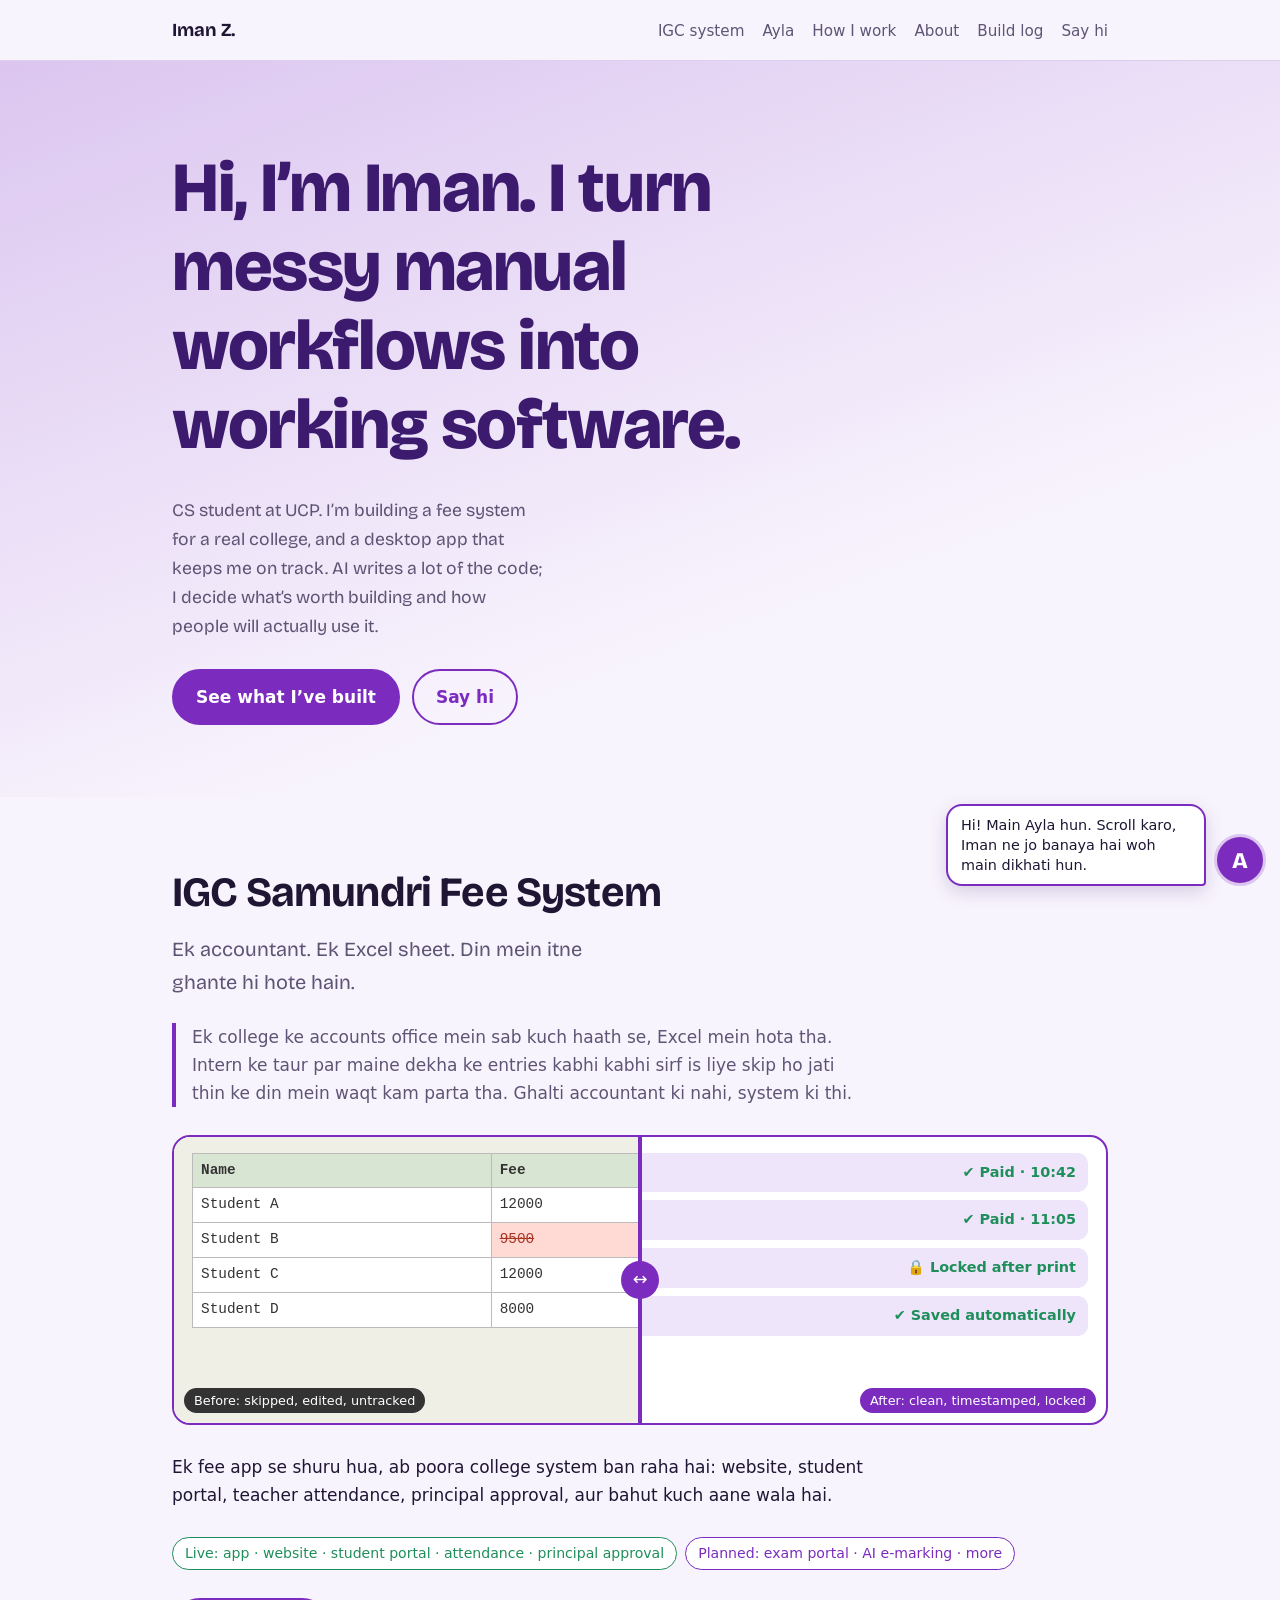
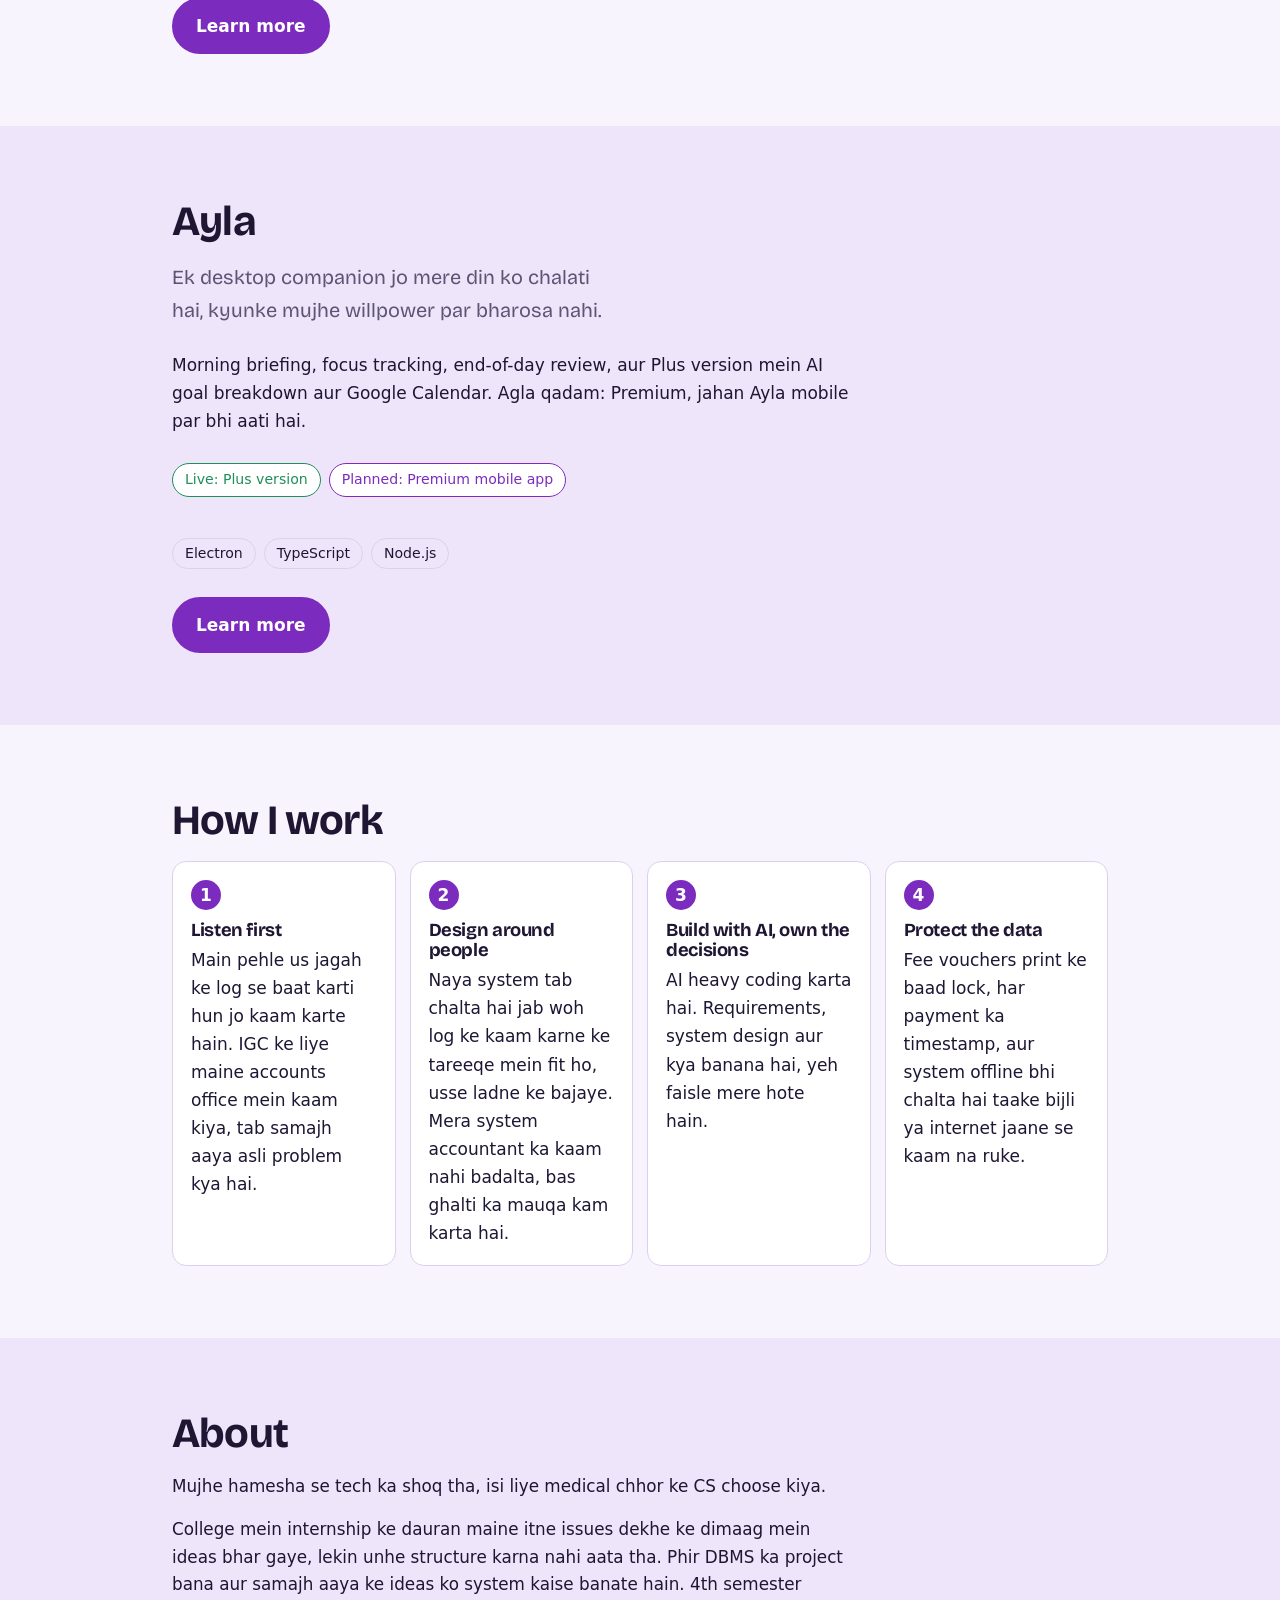
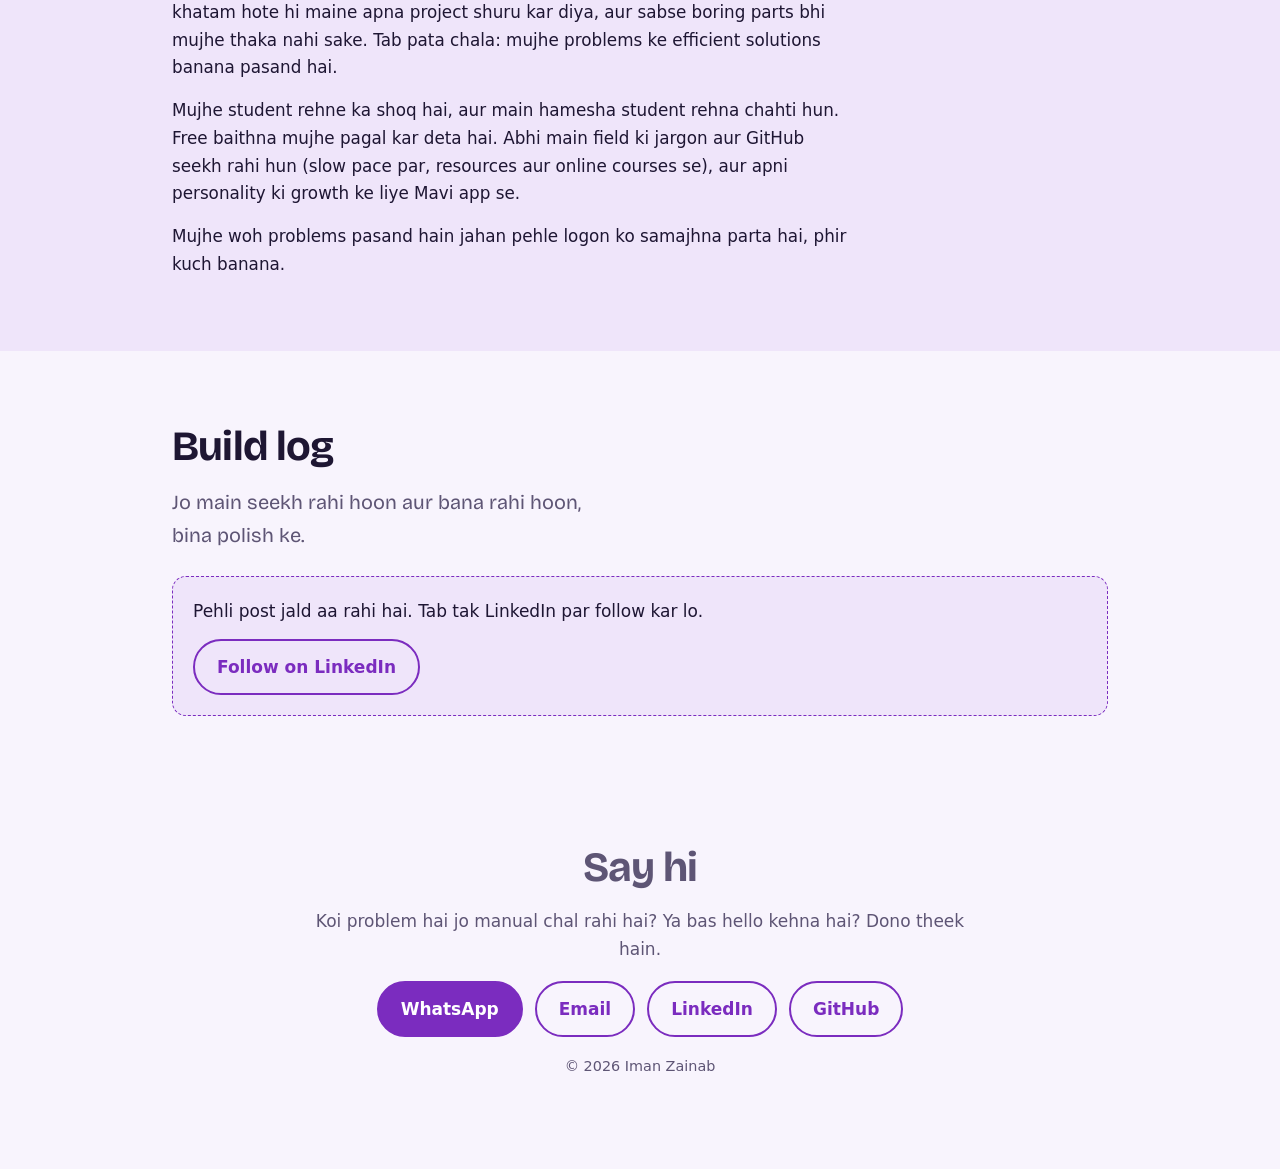
==== index.html @ c6fe5ad1 "Add files via upload" ====
<!DOCTYPE html>
<html lang="en">
<head>
<meta charset="utf-8">
<meta name="viewport" content="width=device-width, initial-scale=1">
<title>Iman Zainab: messy manual workflows into working software</title>
<meta name="description" content="CS student building AI-assisted systems for real institutions.">
<link rel="icon" href="data:image/svg+xml,<svg xmlns=%22http://www.w3.org/2000/svg%22 viewBox=%220 0 100 100%22><text y=%22.9em%22 font-size=%2290%22>💜</text></svg>">
<link rel="preconnect" href="https://fonts.googleapis.com">
<link rel="preconnect" href="https://fonts.gstatic.com" crossorigin>
<link href="https://fonts.googleapis.com/css2?family=Bricolage+Grotesque:wght@500;700;800&display=swap" rel="stylesheet">
<link rel="stylesheet" href="style.css">
</head>
<body>

<nav><div class="wrap">
  <b>Iman Z.</b>
  <ul>
    <li><a href="#igc">IGC system</a></li>
    <li><a href="#ayla-project">Ayla</a></li>
    <li><a href="#how">How I work</a></li>
    <li><a href="#about">About</a></li>
    <li><a href="#log">Build log</a></li>
    <li><a href="#hi">Say hi</a></li>
  </ul>
</div></nav>

<header class="hero" data-ayla="Hi! Main Ayla hun. Scroll karo, Iman ne jo banaya hai woh main dikhati hun.">
  <div class="wrap">
    <h1>Hi, I’m Iman. I turn messy manual workflows into working software.</h1>
    <p class="sub lead">CS student at UCP. I’m building a fee system for a real college, and a desktop app that keeps me on track. AI writes a lot of the code; I decide what’s worth building and how people will actually use it.</p>
    <div class="btns">
      <a class="btn main" href="#igc">See what I’ve built</a>
      <a class="btn ghost" href="#hi">Say hi</a>
    </div>
  </div>
</header>

<main>
<section id="igc" data-ayla="Yeh slider drag karke dekho!">
  <div class="wrap proj">
    <div>
      <h2>IGC Samundri Fee System</h2>
      <p class="lead">Ek accountant. Ek Excel sheet. Din mein itne ghante hi hote hain.</p>
      <p class="problem">Ek college ke accounts office mein sab kuch haath se, Excel mein hota tha. Intern ke taur par maine dekha ke entries kabhi kabhi sirf is liye skip ho jati thin ke din mein waqt kam parta tha. Ghalti accountant ki nahi, system ki thi.</p>
    </div>
    <div class="ba" id="ba" aria-label="Before and after comparison">
      <div class="pane after">
        <div class="row"><span>Student A · Term fee</span><span class="ok">✔ Paid · 10:42</span></div>
        <div class="row"><span>Student B · Term fee</span><span class="ok">✔ Paid · 11:05</span></div>
        <div class="row"><span>Student C · Voucher #0412</span><span class="ok">🔒 Locked after print</span></div>
        <div class="row"><span>Backup</span><span class="ok">✔ Saved automatically</span></div>
        <span class="tag">After: clean, timestamped, locked</span>
      </div>
      <div class="pane before">
        <table>
          <tr><th>Name</th><th>Fee</th><th>Paid</th><th>Date</th></tr>
          <tr><td>Student A</td><td>12000</td><td class="q">??</td><td></td></tr>
          <tr><td>Student B</td><td class="x">9500</td><td>9000</td><td>3/10</td></tr>
          <tr><td>Student C</td><td>12000</td><td></td><td class="q">skipped</td></tr>
          <tr><td>Student D</td><td>8000</td><td class="x">8000</td><td>?</td></tr>
        </table>
        <span class="tag">Before: skipped, edited, untracked</span>
      </div>
      <div class="bar"></div>
      <input type="range" min="0" max="100" value="50" id="slider" aria-label="Drag to compare Excel with the new system">
    </div>
    <p>Ek fee app se shuru hua, ab poora college system ban raha hai: website, student portal, teacher attendance, principal approval, aur bahut kuch aane wala hai.</p>
    <div class="pills"><span class="pill live">Live: app · website · student portal · attendance · principal approval</span><span class="pill plan">Planned: exam portal · AI e-marking · more</span></div>
    <div><a class="btn main" href="igc.html">Learn more</a></div>
  </div>
</section>

<section id="ayla-project" data-ayla="Yeh mujhe Iman ne banaya hai. 😄" style="background:var(--soft)">
  <div class="wrap proj">
    <div>
      <h2>Ayla</h2>
      <p class="lead">Ek desktop companion jo mere din ko chalati hai, kyunke mujhe willpower par bharosa nahi.</p>
      <p>Morning briefing, focus tracking, end-of-day review, aur Plus version mein AI goal breakdown aur Google Calendar. Agla qadam: Premium, jahan Ayla mobile par bhi aati hai.</p>
    </div>
    <div class="pills"><span class="pill live">Live: Plus version</span><span class="pill plan">Planned: Premium mobile app</span></div>
    <ul class="chips"><li>Electron</li><li>TypeScript</li><li>Node.js</li></ul>
    <div><a class="btn main" href="ayla.html">Learn more</a></div>
  </div>
</section>

<section id="how" data-ayla="Iman pehle sunti hai, phir banati hai.">
  <div class="wrap">
    <h2>How I work</h2>
    <ol class="steps">
      <li><h3>Listen first</h3>Main pehle us jagah ke log se baat karti hun jo kaam karte hain. IGC ke liye maine accounts office mein kaam kiya, tab samajh aaya asli problem kya hai.</li>
      <li><h3>Design around people</h3>Naya system tab chalta hai jab woh log ke kaam karne ke tareeqe mein fit ho, usse ladne ke bajaye. Mera system accountant ka kaam nahi badalta, bas ghalti ka mauqa kam karta hai.</li>
      <li><h3>Build with AI, own the decisions</h3>AI heavy coding karta hai. Requirements, system design aur kya banana hai, yeh faisle mere hote hain.</li>
      <li><h3>Protect the data</h3>Fee vouchers print ke baad lock, har payment ka timestamp, aur system offline bhi chalta hai taake bijli ya internet jaane se kaam na ruke.</li>
    </ol>
  </div>
</section>

<section id="about" class="about" data-ayla="Ab thori Iman ki kahani." style="background:var(--soft)">
  <div class="wrap">
    <h2>About</h2>
    <p>Mujhe hamesha se tech ka shoq tha, isi liye medical chhor ke CS choose kiya.</p>
    <p>College mein internship ke dauran maine itne issues dekhe ke dimaag mein ideas bhar gaye, lekin unhe structure karna nahi aata tha. Phir DBMS ka project bana aur samajh aaya ke ideas ko system kaise banate hain. 4th semester khatam hote hi maine apna project shuru kar diya, aur sabse boring parts bhi mujhe thaka nahi sake. Tab pata chala: mujhe problems ke efficient solutions banana pasand hai.</p>
    <p>Mujhe student rehne ka shoq hai, aur main hamesha student rehna chahti hun. Free baithna mujhe pagal kar deta hai. Abhi main field ki jargon aur GitHub seekh rahi hun (slow pace par, resources aur online courses se), aur apni personality ki growth ke liye Mavi app se.</p>
    <p>Mujhe woh problems pasand hain jahan pehle logon ko samajhna parta hai, phir kuch banana.</p>
  </div>
</section>

<section id="log" data-ayla="Yahan sab kuch bina polish ke milta hai.">
  <div class="wrap">
    <h2>Build log</h2>
    <p class="lead">Jo main seekh rahi hoon aur bana rahi hoon, bina polish ke.</p>
    <div class="log">
      <ul id="posts"><li>Pehli post jald aa rahi hai. Tab tak LinkedIn par follow kar lo.</li></ul>
      <p style="margin-top:14px"><a class="btn ghost" id="li2" href="https://www.linkedin.com/in/YOUR-LINKEDIN/">Follow on LinkedIn</a></p>
    </div>
  </div>
</section>
</main>

<footer id="hi" data-ayla="Bye bye! Wapas aana, main yahin hun.">
  <div class="wrap">
    <h2>Say hi</h2>
    <p style="margin:0 auto">Koi problem hai jo manual chal rahi hai? Ya bas hello kehna hai? Dono theek hain.</p>
    <div class="btns contact">
      <a class="btn main" href="https://wa.me/92XXXXXXXXXX">WhatsApp</a>
      <a class="btn ghost" href="mailto:ziman9596@gmail.com">Email</a>
      <a class="btn ghost" id="li" href="https://www.linkedin.com/in/YOUR-LINKEDIN/">LinkedIn</a>
      <a class="btn ghost" href="https://github.com/YOUR-GITHUB-USERNAME">GitHub</a>
    </div>
    <p style="margin:0 auto;font-size:.9rem">© 2026 Iman Zainab</p>
  </div>
</footer>

<div id="ayla" aria-live="polite">
  <div class="bubble" id="bubble"></div>
  <!-- Ayla ki image ho to <img src="ayla.png" alt="Ayla"> neeche "A" ki jagah laga do -->
  <div class="face" aria-hidden="true">A</div>
</div>

<script src="config.js"></script>
<script src="app.js"></script>
</body>
</html>
---- style.css ----
:root{
  --bg:#F8F4FD; --surface:#FFFFFF; --ink:#1E1633; --muted:#5E5575;
  --purple:#7B2CBF; --deep:#3C1A6E; --lilac:#DCC6F0; --soft:#EFE5FA; --line:#DDD0EE;
  --bad:#C0392B; --good:#1E8E5A;
  --head:"Bricolage Grotesque","Trebuchet MS",system-ui,sans-serif;
  --body:system-ui,-apple-system,"Segoe UI",Roboto,sans-serif;
}
@media (prefers-color-scheme:dark){
  :root:not([data-theme="light"]){
    --bg:#150E24; --surface:#1F1534; --ink:#F1EAFB; --muted:#B5A9CC;
    --purple:#B57BEE; --deep:#DCC6F0; --lilac:#3A2760; --soft:#271A40; --line:#3A2B58;
    --bad:#FF7A6B; --good:#5FD39A;
  }
}
*{box-sizing:border-box;margin:0}
html{scroll-behavior:smooth;scroll-padding-top:72px}
body{background:var(--bg);color:var(--ink);font:17px/1.65 var(--body);
  padding-top:env(safe-area-inset-top,0px);padding-bottom:env(safe-area-inset-bottom,0px)}
a{color:inherit}
:focus-visible{outline:3px solid var(--purple);outline-offset:3px;border-radius:6px}
h1,h2,h3{font-family:var(--head);line-height:1.12;letter-spacing:-.02em}
h2{font-size:clamp(1.8rem,4vw,2.6rem);margin-bottom:.4em}
h3{font-size:1.15rem;margin-bottom:.3em}
.wrap{max-width:980px;margin:0 auto;padding:0 22px}
section{padding:72px 0}
.lead{font-family:var(--head);font-size:1.25rem;color:var(--muted);max-width:34ch;margin-bottom:1.2em}
p{max-width:64ch}
p+p{margin-top:.9em}

nav{position:sticky;top:0;z-index:20;background:color-mix(in srgb,var(--bg) 88%,transparent);
  backdrop-filter:blur(10px);border-bottom:1px solid var(--line)}
nav .wrap{display:flex;justify-content:space-between;align-items:center;height:60px;gap:12px}
nav b{font-family:var(--head);font-size:1.15rem}
nav ul{display:flex;gap:18px;list-style:none;padding:0;overflow-x:auto;scrollbar-width:none}
nav ul a{text-decoration:none;color:var(--muted);font-size:.95rem;white-space:nowrap}
nav ul a:hover{color:var(--purple)}

.btn{display:inline-block;padding:12px 22px;border-radius:999px;font-weight:600;text-decoration:none;
  border:2px solid var(--purple);transition:transform .15s}
.btn:hover{transform:translateY(-2px)}
.btn.main{background:var(--purple);color:#fff}
.btn.ghost{color:var(--purple)}
.btns{display:flex;gap:12px;flex-wrap:wrap}

/* hero */
.hero{padding:88px 0 72px;background:linear-gradient(160deg,var(--lilac),var(--bg) 70%)}
.hero h1{font-size:clamp(2.2rem,6.4vw,4.4rem);font-weight:800;max-width:15ch;margin-bottom:.45em;color:var(--deep)}
.hero p.sub{font-size:1.1rem;margin-bottom:1.6em}

/* tag chips */
.chips{display:flex;gap:8px;flex-wrap:wrap;margin:.8em 0 0;padding:0;list-style:none}
.chips li{background:var(--soft);border:1px solid var(--line);border-radius:999px;padding:3px 12px;font-size:.88rem}
.status{display:inline-block;background:var(--soft);border:1px solid var(--line);border-radius:8px;padding:3px 10px;font-size:.9rem}

/* project blocks */
.proj{display:grid;gap:28px}
.problem{border-left:4px solid var(--purple);padding-left:16px;color:var(--muted)}
.decisions{display:grid;gap:14px;grid-template-columns:repeat(auto-fit,minmax(230px,1fr));margin:8px 0}
.decisions div{background:var(--surface);border:1px solid var(--line);border-radius:14px;padding:16px 18px}
.decisions div:nth-child(2){border-radius:14px 14px 14px 2px}
.not{font-size:.95rem;color:var(--muted)}

/* before/after slider: the one memorable moment */
.ba{--p:50%;position:relative;border:2px solid var(--purple);border-radius:18px;overflow:hidden;
  height:290px;background:var(--surface);user-select:none}
.ba .pane{position:absolute;inset:0;padding:16px 18px;font-size:.9rem;overflow:hidden}
.ba .before{clip-path:inset(0 calc(100% - var(--p)) 0 0);background:#EFEFE6;color:#333;
  font-family:Consolas,"Courier New",monospace}
.ba .before table{border-collapse:collapse;width:100%;min-width:320px}
.ba .before td,.ba .before th{border:1px solid #bbb;padding:5px 8px;text-align:left;background:#fff}
.ba .before th{background:#d9e5d3;font-weight:600}
.ba .before .x{background:#ffd9d4;color:#a32;text-decoration:line-through}
.ba .before .q{background:#fff3c4}
.ba .after .row{display:flex;justify-content:space-between;gap:10px;align-items:center;
  background:var(--soft);border-radius:10px;padding:8px 12px;margin-bottom:8px}
.ba .after .ok{color:var(--good);font-weight:600;white-space:nowrap}
.ba .tag{position:absolute;bottom:10px;font-size:.8rem;padding:2px 10px;border-radius:999px;font-family:var(--body)}
.ba .before .tag{left:10px;background:#333;color:#fff}
.ba .after .tag{right:10px;background:var(--purple);color:#fff}
.ba .after .pane-in{padding-left:0}
.bar{position:absolute;top:0;bottom:0;left:var(--p);width:4px;margin-left:-2px;background:var(--purple);pointer-events:none}
.bar::after{content:"↔";position:absolute;top:50%;left:50%;transform:translate(-50%,-50%);width:38px;height:38px;
  border-radius:50%;background:var(--purple);color:#fff;display:grid;place-items:center;font-size:1.1rem}
.ba input{position:absolute;inset:0;width:100%;height:100%;opacity:0;cursor:ew-resize;margin:0}
.ba:focus-within{outline:3px solid var(--purple);outline-offset:3px}

/* video slots */
.videos{display:grid;gap:16px;grid-template-columns:repeat(auto-fit,minmax(280px,1fr))}
.video{aspect-ratio:16/9;border:2px dashed var(--line);border-radius:14px;background:var(--soft);
  display:grid;place-items:center;text-align:center;color:var(--muted);font-size:.95rem;overflow:hidden}
.video video,.video iframe{width:100%;height:100%;border:0;background:#000}
.vlabel{font-size:.9rem;color:var(--muted);margin-top:6px}

/* how I work: real sequence */
.steps{display:grid;gap:14px;grid-template-columns:repeat(auto-fit,minmax(220px,1fr));counter-reset:s;padding:0;list-style:none}
.steps li{counter-increment:s;background:var(--surface);border:1px solid var(--line);border-radius:14px;padding:18px}
.steps li::before{content:counter(s);display:grid;place-items:center;width:30px;height:30px;border-radius:50%;
  background:var(--purple);color:#fff;font-weight:700;margin-bottom:10px}

.about p{font-size:1.05rem}
.log{background:var(--soft);border:1px dashed var(--purple);border-radius:14px;padding:20px}
.log ul{list-style:none;padding:0}
.log li+li{margin-top:8px}

footer{padding:56px 0 90px;text-align:center;color:var(--muted)}
.contact{justify-content:center;margin:18px 0}

/* Ayla guide */
#ayla{position:fixed;right:14px;bottom:calc(14px + env(safe-area-inset-bottom,0px));z-index:30;
  display:flex;align-items:flex-end;gap:8px;max-width:min(320px,calc(100vw - 28px))}
#ayla .bubble{background:var(--surface);border:2px solid var(--purple);border-radius:16px 16px 4px 16px;
  padding:9px 13px;font-size:.9rem;line-height:1.4;box-shadow:0 6px 18px rgba(60,26,110,.18);
  transition:opacity .25s}
#ayla .bubble.hide{opacity:0}
#ayla .face{flex:none;width:52px;height:52px;border-radius:50%;background:var(--purple);color:#fff;
  display:grid;place-items:center;font:800 1.4rem var(--head);border:3px solid var(--lilac);overflow:hidden}
#ayla .face img{width:100%;height:100%;object-fit:cover}
@media (prefers-reduced-motion:reduce){html{scroll-behavior:auto}.btn,#ayla .bubble{transition:none}}
@media (max-width:560px){section{padding:56px 0}.ba{height:320px}nav b{display:none}}

.cards{display:grid;gap:14px}
.pills{display:flex;gap:8px;flex-wrap:wrap}
.pill{border-radius:999px;padding:4px 12px;font-size:.88rem;border:1px solid var(--line);background:var(--surface)}
.pill.live{border-color:var(--good);color:var(--good)}
.pill.plan{border-color:var(--purple);color:var(--purple)}
.board{display:grid;gap:18px;grid-template-columns:repeat(auto-fit,minmax(290px,1fr))}
.col{background:var(--surface);border:1px solid var(--line);border-radius:16px;padding:18px}
.col.liveb{border-top:5px solid var(--good)}
.col.planb{border-top:5px dashed var(--purple)}
.col ul{list-style:none;padding:0;display:grid;gap:12px;margin-top:10px}
.col li small{display:block;color:var(--muted);font-size:.92rem}
.big{background:var(--soft);border:2px solid var(--purple);border-radius:16px;padding:20px}
.back{display:inline-block;margin-bottom:18px;color:var(--purple);text-decoration:none;font-weight:600}
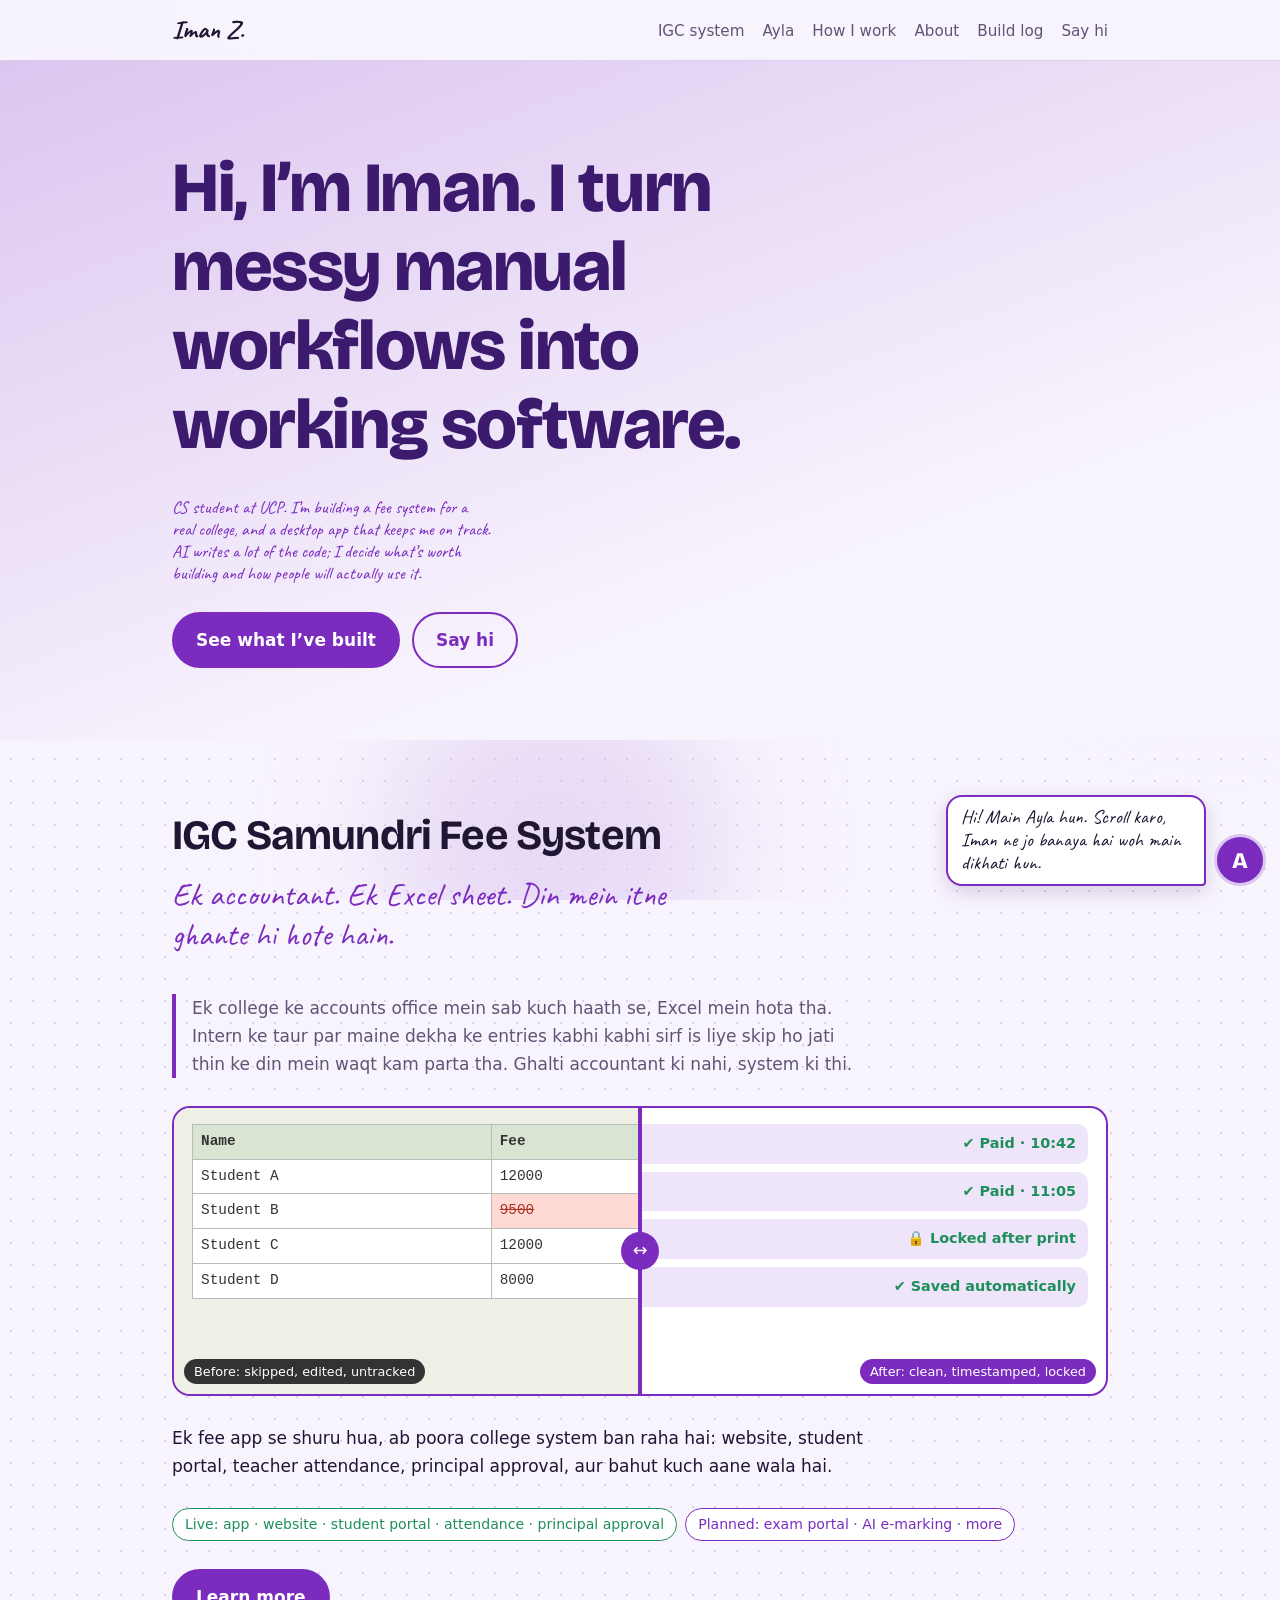
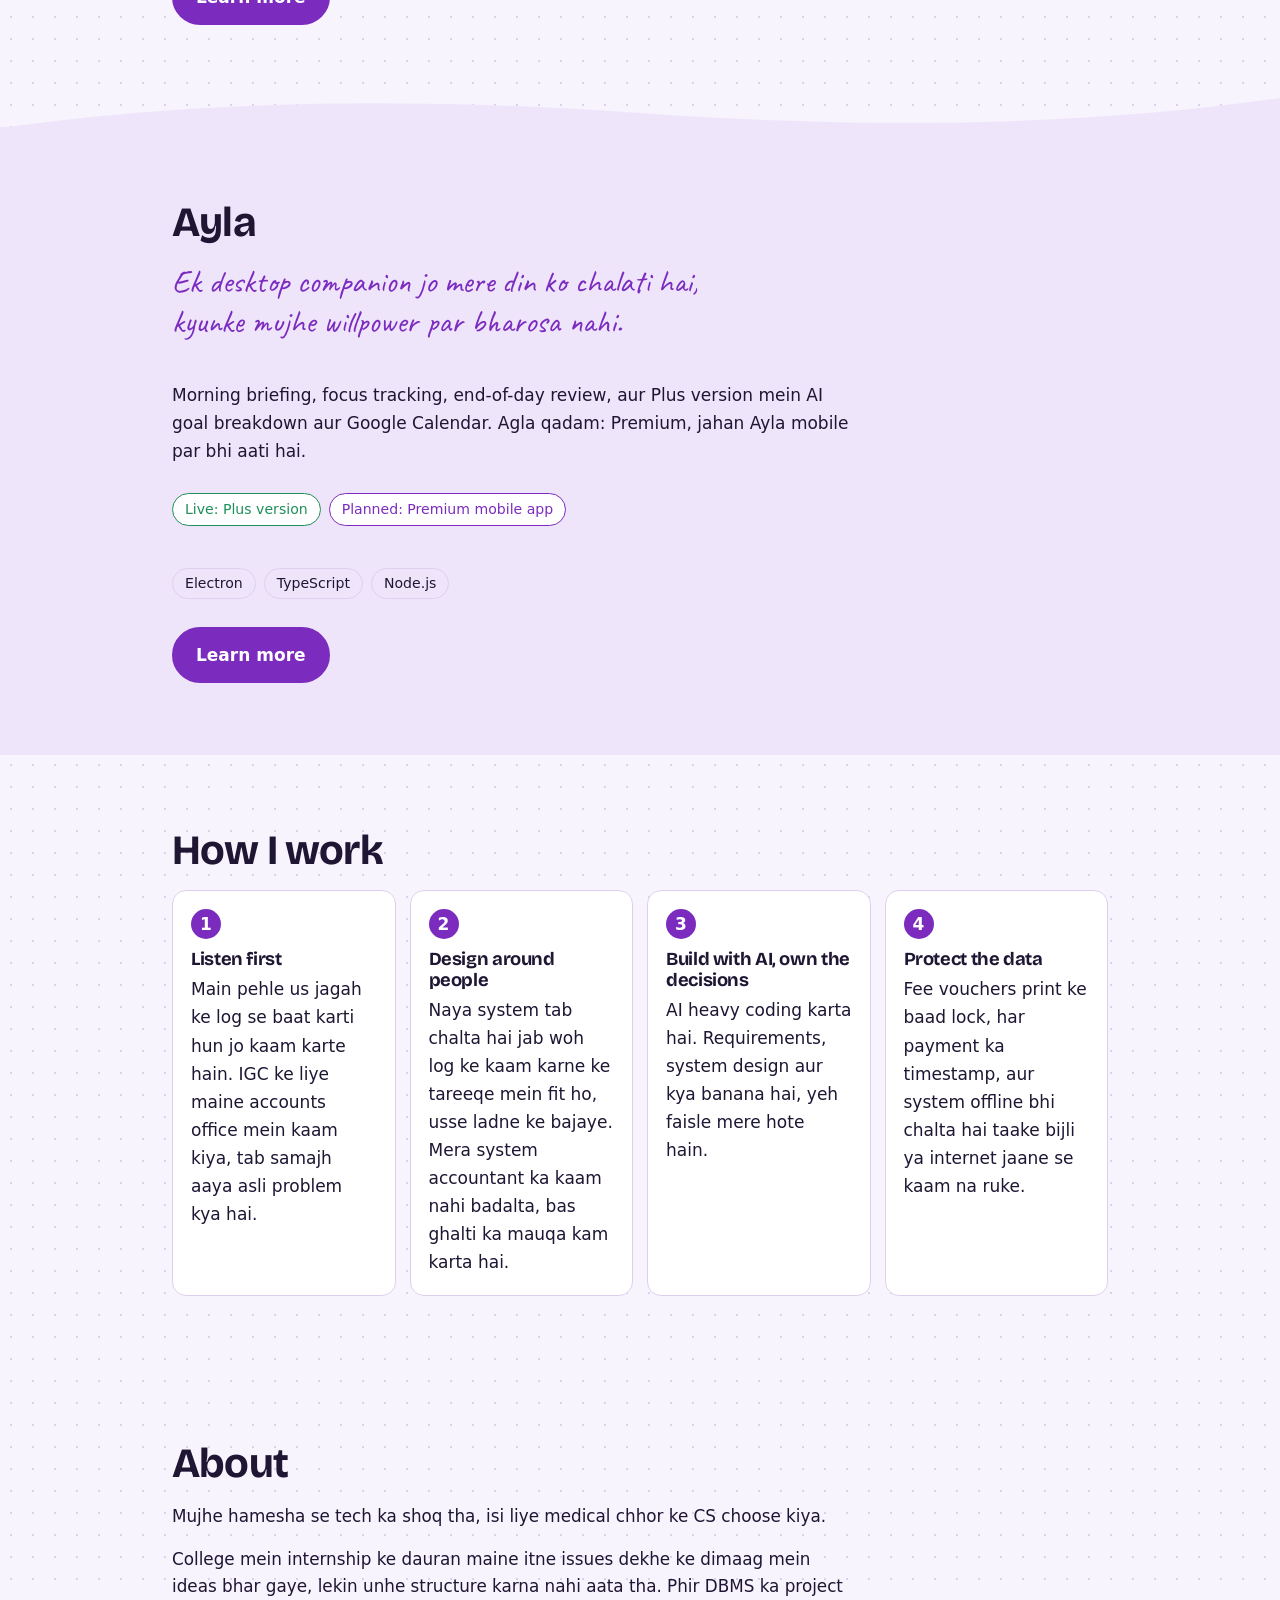
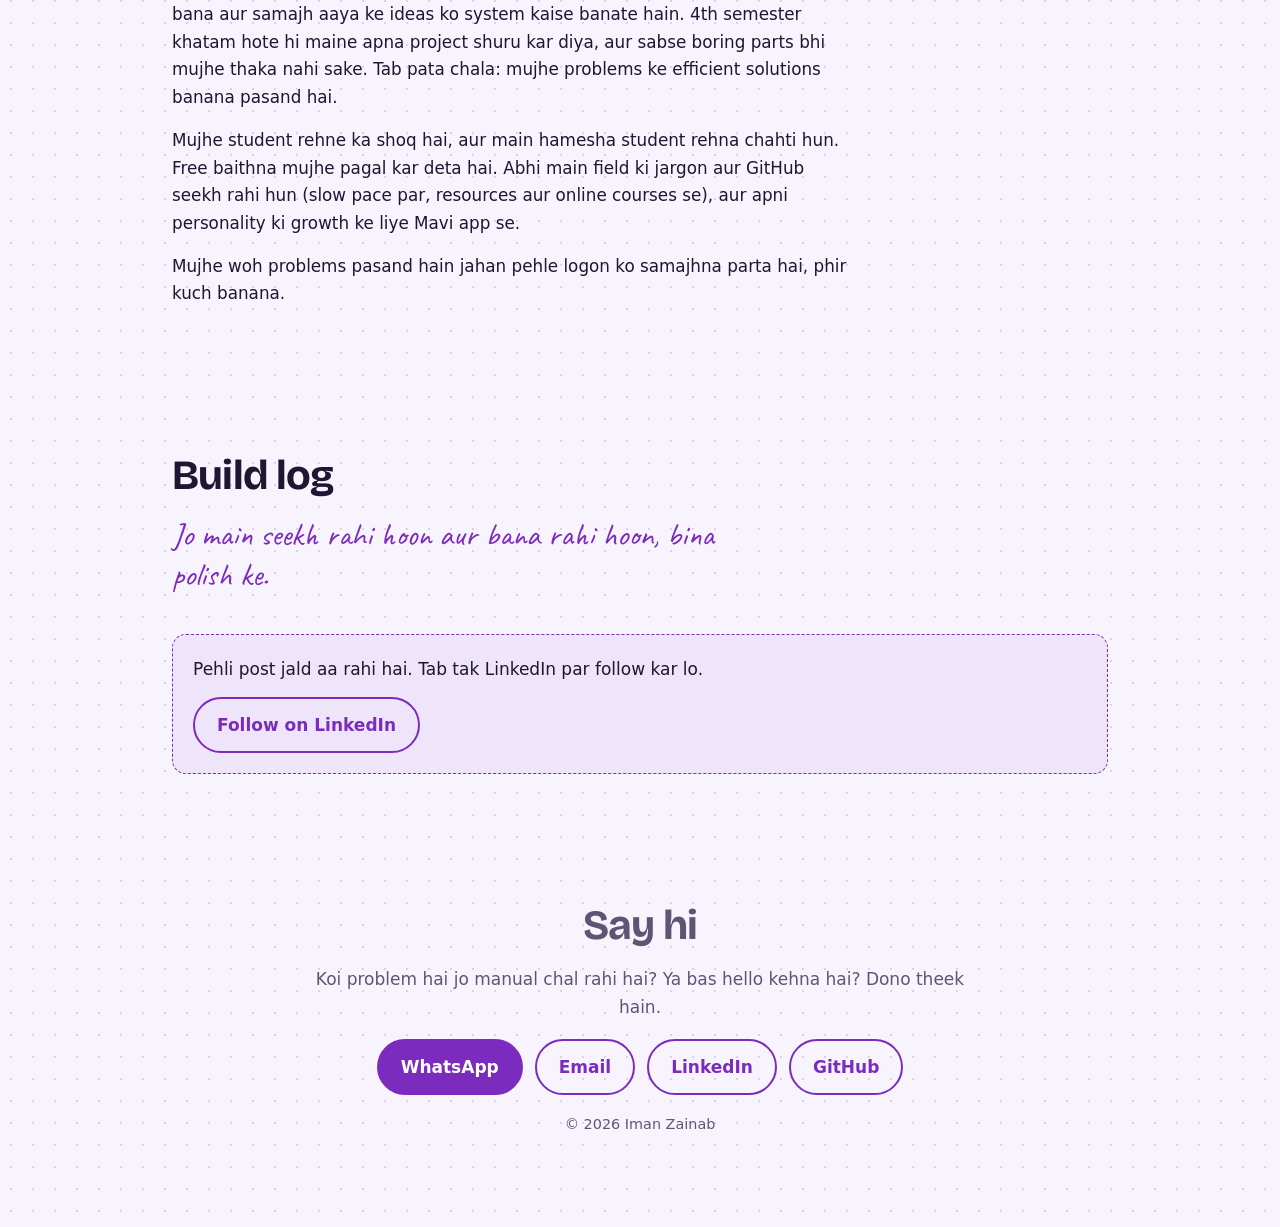
==== commit 7dd7e6b4: "Updated Files via Upload" ====
--- a/index.html
+++ b/index.html
@@ -8,10 +8,11 @@
 <link rel="icon" href="data:image/svg+xml,<svg xmlns=%22http://www.w3.org/2000/svg%22 viewBox=%220 0 100 100%22><text y=%22.9em%22 font-size=%2290%22>💜</text></svg>">
 <link rel="preconnect" href="https://fonts.googleapis.com">
 <link rel="preconnect" href="https://fonts.gstatic.com" crossorigin>
-<link href="https://fonts.googleapis.com/css2?family=Bricolage+Grotesque:wght@500;700;800&display=swap" rel="stylesheet">
+<link href="https://fonts.googleapis.com/css2?family=Bricolage+Grotesque:wght@500;700;800&family=Caveat:wght@500;700&display=swap" rel="stylesheet">
 <link rel="stylesheet" href="style.css">
 </head>
 <body>
+<div id="prog"></div><div class="blobs"><i></i><i></i><i></i></div>
 
 <nav><div class="wrap">
   <b>Iman Z.</b>
@@ -71,7 +72,7 @@
   </div>
 </section>
 
-<section id="ayla-project" data-ayla="Yeh mujhe Iman ne banaya hai. 😄" style="background:var(--soft)">
+<section id="ayla-project" data-ayla="Yeh mujhe Iman ne banaya hai. 😄" class="wavy">
   <div class="wrap proj">
     <div>
       <h2>Ayla</h2>
@@ -96,7 +97,7 @@
   </div>
 </section>
 
-<section id="about" class="about" data-ayla="Ab thori Iman ki kahani." style="background:var(--soft)">
+<section id="about" class="about" data-ayla="Ab thori Iman ki kahani." class="wavy">
   <div class="wrap">
     <h2>About</h2>
     <p>Mujhe hamesha se tech ka shoq tha, isi liye medical chhor ke CS choose kiya.</p>
--- a/style.css
+++ b/style.css
@@ -132,3 +132,43 @@
 .col li small{display:block;color:var(--muted);font-size:.92rem}
 .big{background:var(--soft);border:2px solid var(--purple);border-radius:16px;padding:20px}
 .back{display:inline-block;margin-bottom:18px;color:var(--purple);text-decoration:none;font-weight:600}
+
+:root{--hand:"Caveat","Segoe Print","Bradley Hand",cursive}
+body{background-image:radial-gradient(var(--line) 1px,transparent 1px);background-size:22px 22px}
+nav b{font-family:var(--hand);font-size:1.6rem}
+.lead{font-family:var(--hand);font-size:clamp(1.5rem,3.2vw,2rem);line-height:1.25;max-width:40ch;color:var(--purple)}
+.vlabel{font-family:var(--hand);font-size:1.2rem}
+#ayla .bubble{font-family:var(--hand);font-size:1.2rem;line-height:1.2}
+.hand{font-family:var(--hand)}
+#prog{position:fixed;top:0;left:0;height:4px;width:0;background:var(--purple);z-index:40}
+.blobs{position:fixed;inset:0;z-index:-1;overflow:hidden;pointer-events:none}
+.blobs i{position:absolute;border-radius:50%;filter:blur(60px);opacity:.55;background:var(--lilac)}
+.blobs i:nth-child(1){width:380px;height:380px;top:5%;left:-120px}
+.blobs i:nth-child(2){width:300px;height:300px;top:40%;right:-100px;background:var(--soft)}
+.blobs i:nth-child(3){width:340px;height:340px;top:75%;left:30%}
+.wavy{background:var(--soft);position:relative;margin-top:30px}
+.wavy::before{content:"";position:absolute;left:0;right:0;top:-29px;height:30px;background:var(--soft);
+  -webkit-mask:url("data:image/svg+xml,%3Csvg xmlns='http://www.w3.org/2000/svg' viewBox='0 0 1200 40' preserveAspectRatio='none'%3E%3Cpath d='M0 40C200 0 400 0 600 20S1000 40 1200 0V40Z'/%3E%3C/svg%3E") 0 0/100% 100%;
+  mask:url("data:image/svg+xml,%3Csvg xmlns='http://www.w3.org/2000/svg' viewBox='0 0 1200 40' preserveAspectRatio='none'%3E%3Cpath d='M0 40C200 0 400 0 600 20S1000 40 1200 0V40Z'/%3E%3C/svg%3E") 0 0/100% 100%}
+.filters{display:flex;gap:8px;margin:6px 0 0}
+.filters button{font:600 .95rem var(--body);padding:7px 16px;border-radius:999px;border:2px solid var(--purple);background:none;color:var(--purple);cursor:pointer}
+.filters button.on{background:var(--purple);color:#fff}
+.grp{margin-top:26px}
+.grp h3.hand{font-family:var(--hand);font-size:2.1rem;color:var(--purple);margin-bottom:12px}
+.fg{display:grid;gap:18px;grid-template-columns:repeat(auto-fit,minmax(230px,1fr))}
+.f{position:relative;padding:20px 16px 14px;border-radius:14px;background:var(--surface);border:1px solid var(--line)}
+.f.plan{background:var(--soft);border:2px dashed var(--purple)}
+.f.plan:nth-child(odd){rotate:-.8deg}.f.plan:nth-child(even){rotate:.7deg}
+.f[hidden],.grp[hidden]{display:none}
+.stamp{position:absolute;top:-13px;right:12px;font-family:var(--hand);font-size:1.2rem;line-height:1.3;padding:0 10px;border-radius:8px;background:var(--surface)}
+.f.live .stamp{color:var(--good);border:2px solid var(--good)}
+.f.plan .stamp{color:var(--purple);border:2px dashed var(--purple)}
+.f h4{font-family:var(--head);font-size:1.05rem;margin-bottom:4px}
+.f p{font-size:.95rem;color:var(--muted)}
+.rv{opacity:0;transform:translateY(14px);transition:opacity .5s,transform .5s}
+.rv.in{opacity:1;transform:none}
+.shot{border:2px solid var(--purple);border-radius:14px;overflow:hidden;background:var(--surface)}
+.shot .dots{display:flex;gap:6px;padding:8px 12px;background:var(--soft)}
+.shot .dots i{width:10px;height:10px;border-radius:50%;background:var(--purple);opacity:.5}
+.shot img{display:block;width:100%}
+@media (prefers-reduced-motion:reduce){.rv{opacity:1;transform:none;transition:none}}
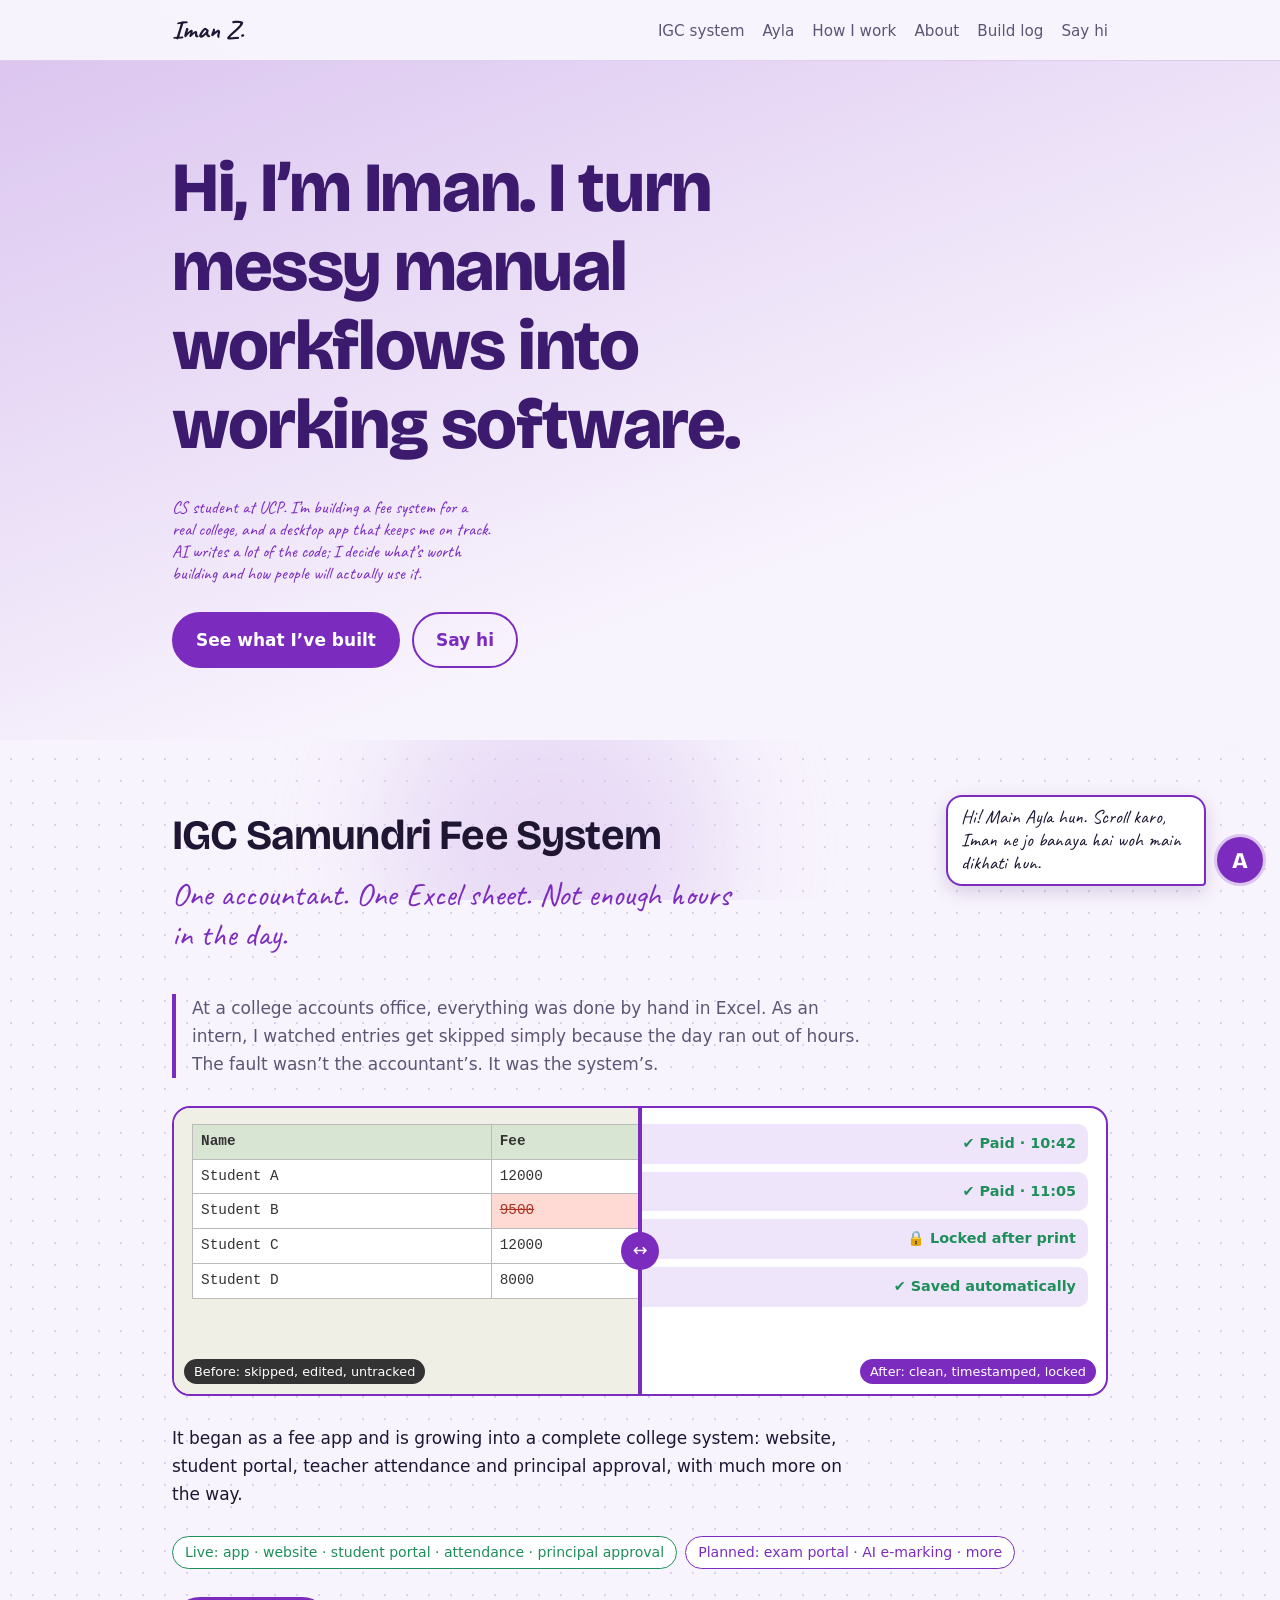
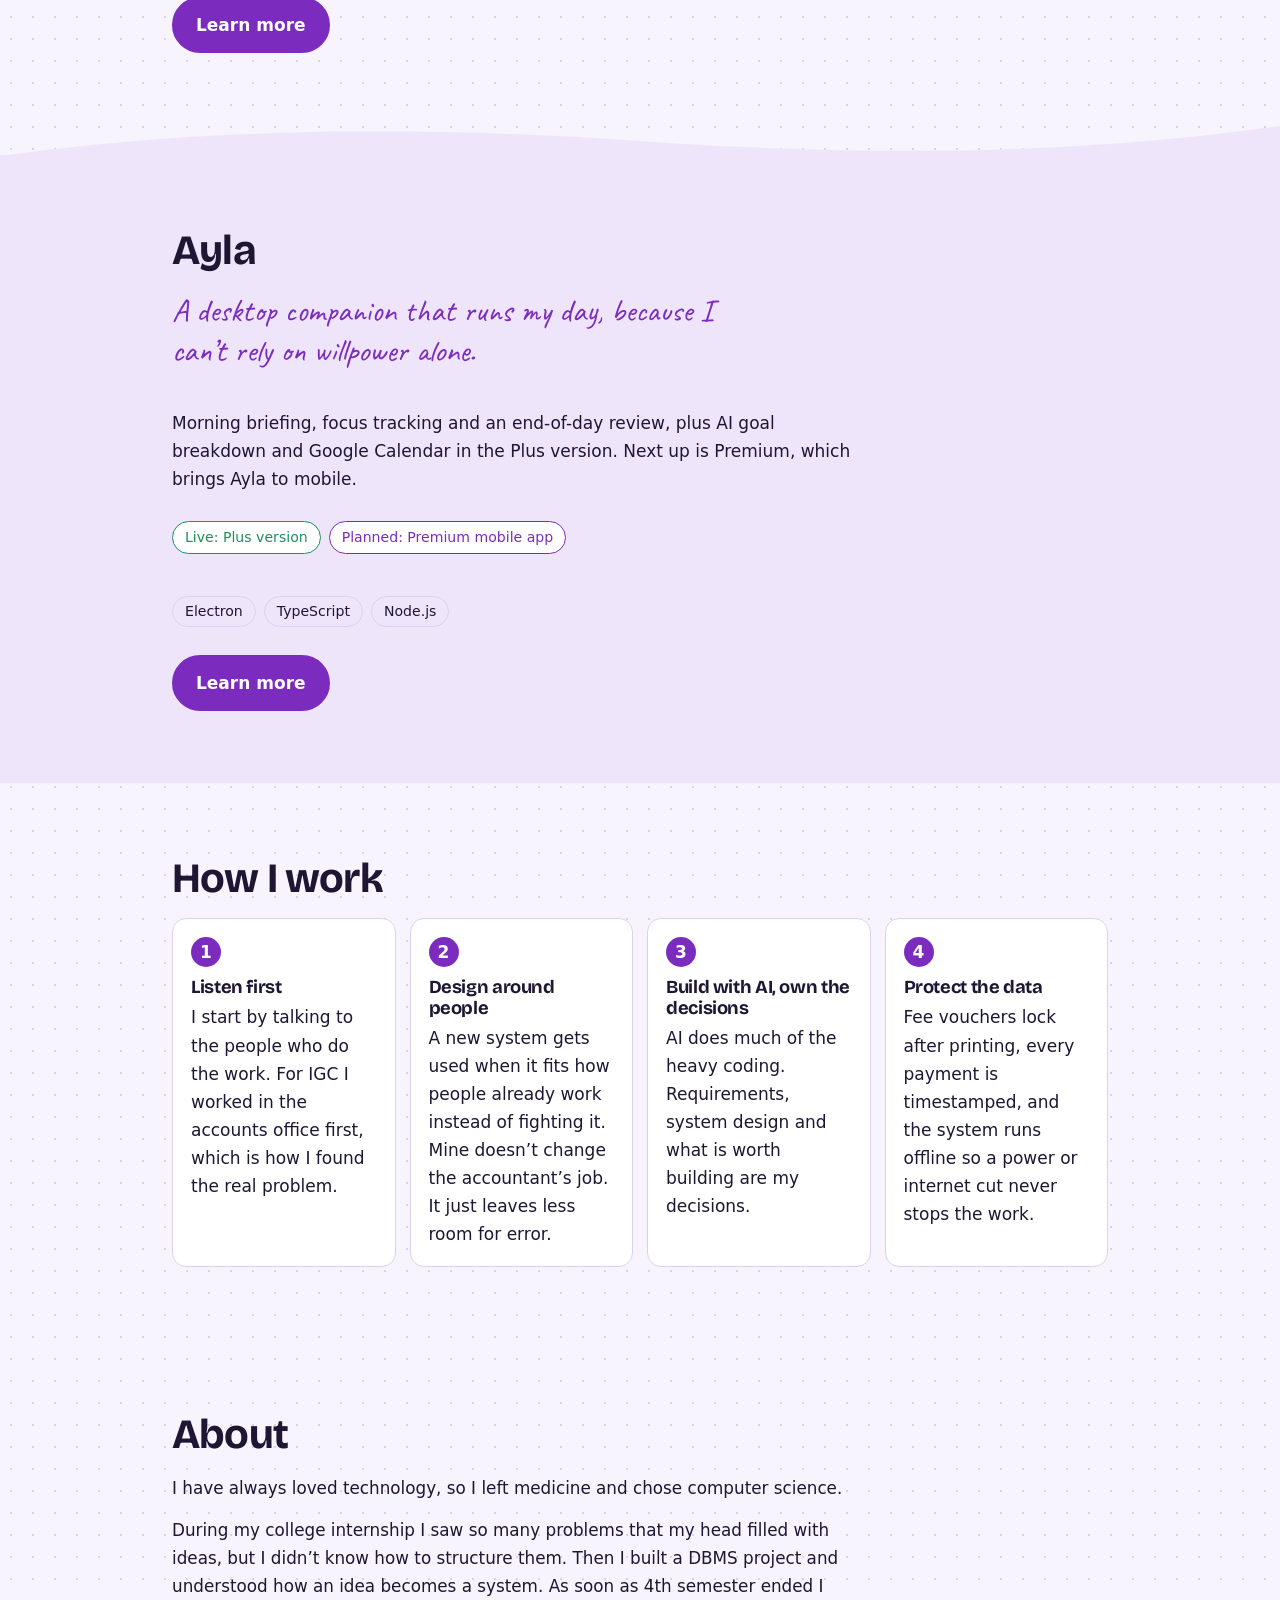
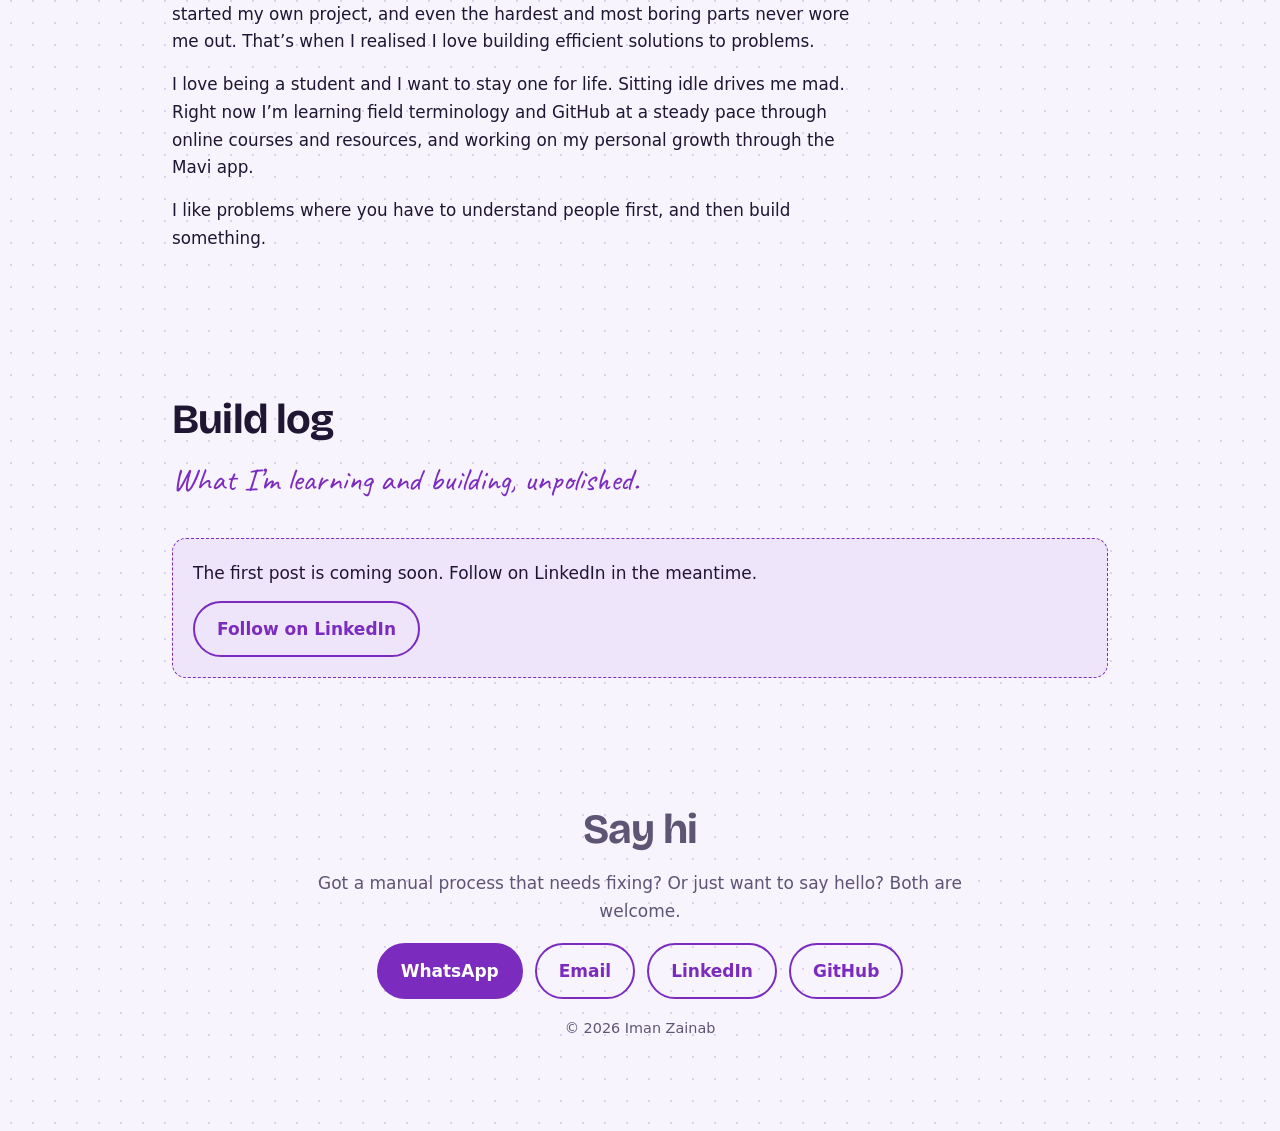
==== commit fc5e8c2e: "Translate Urdu text to English in index.html" ====
--- a/index.html
+++ b/index.html
@@ -42,8 +42,8 @@
   <div class="wrap proj">
     <div>
       <h2>IGC Samundri Fee System</h2>
-      <p class="lead">Ek accountant. Ek Excel sheet. Din mein itne ghante hi hote hain.</p>
-      <p class="problem">Ek college ke accounts office mein sab kuch haath se, Excel mein hota tha. Intern ke taur par maine dekha ke entries kabhi kabhi sirf is liye skip ho jati thin ke din mein waqt kam parta tha. Ghalti accountant ki nahi, system ki thi.</p>
+      <p class="lead">One accountant. One Excel sheet. Not enough hours in the day.</p>
+      <p class="problem">At a college accounts office, everything was done by hand in Excel. As an intern, I watched entries get skipped simply because the day ran out of hours. The fault wasn’t the accountant’s. It was the system’s.</p>
     </div>
     <div class="ba" id="ba" aria-label="Before and after comparison">
       <div class="pane after">
@@ -66,7 +66,7 @@
       <div class="bar"></div>
       <input type="range" min="0" max="100" value="50" id="slider" aria-label="Drag to compare Excel with the new system">
     </div>
-    <p>Ek fee app se shuru hua, ab poora college system ban raha hai: website, student portal, teacher attendance, principal approval, aur bahut kuch aane wala hai.</p>
+    <p>It began as a fee app and is growing into a complete college system: website, student portal, teacher attendance and principal approval, with much more on the way.</p>
     <div class="pills"><span class="pill live">Live: app · website · student portal · attendance · principal approval</span><span class="pill plan">Planned: exam portal · AI e-marking · more</span></div>
     <div><a class="btn main" href="igc.html">Learn more</a></div>
   </div>
@@ -76,8 +76,8 @@
   <div class="wrap proj">
     <div>
       <h2>Ayla</h2>
-      <p class="lead">Ek desktop companion jo mere din ko chalati hai, kyunke mujhe willpower par bharosa nahi.</p>
-      <p>Morning briefing, focus tracking, end-of-day review, aur Plus version mein AI goal breakdown aur Google Calendar. Agla qadam: Premium, jahan Ayla mobile par bhi aati hai.</p>
+      <p class="lead">A desktop companion that runs my day, because I can’t rely on willpower alone.</p>
+      <p>Morning briefing, focus tracking and an end-of-day review, plus AI goal breakdown and Google Calendar in the Plus version. Next up is Premium, which brings Ayla to mobile.</p>
     </div>
     <div class="pills"><span class="pill live">Live: Plus version</span><span class="pill plan">Planned: Premium mobile app</span></div>
     <ul class="chips"><li>Electron</li><li>TypeScript</li><li>Node.js</li></ul>
@@ -89,10 +89,10 @@
   <div class="wrap">
     <h2>How I work</h2>
     <ol class="steps">
-      <li><h3>Listen first</h3>Main pehle us jagah ke log se baat karti hun jo kaam karte hain. IGC ke liye maine accounts office mein kaam kiya, tab samajh aaya asli problem kya hai.</li>
-      <li><h3>Design around people</h3>Naya system tab chalta hai jab woh log ke kaam karne ke tareeqe mein fit ho, usse ladne ke bajaye. Mera system accountant ka kaam nahi badalta, bas ghalti ka mauqa kam karta hai.</li>
-      <li><h3>Build with AI, own the decisions</h3>AI heavy coding karta hai. Requirements, system design aur kya banana hai, yeh faisle mere hote hain.</li>
-      <li><h3>Protect the data</h3>Fee vouchers print ke baad lock, har payment ka timestamp, aur system offline bhi chalta hai taake bijli ya internet jaane se kaam na ruke.</li>
+      <li><h3>Listen first</h3>I start by talking to the people who do the work. For IGC I worked in the accounts office first, which is how I found the real problem.</li>
+      <li><h3>Design around people</h3>A new system gets used when it fits how people already work instead of fighting it. Mine doesn’t change the accountant’s job. It just leaves less room for error.</li>
+      <li><h3>Build with AI, own the decisions</h3>AI does much of the heavy coding. Requirements, system design and what is worth building are my decisions.</li>
+      <li><h3>Protect the data</h3>Fee vouchers lock after printing, every payment is timestamped, and the system runs offline so a power or internet cut never stops the work.</li>
     </ol>
   </div>
 </section>
@@ -100,19 +100,20 @@
 <section id="about" class="about" data-ayla="Ab thori Iman ki kahani." class="wavy">
   <div class="wrap">
     <h2>About</h2>
-    <p>Mujhe hamesha se tech ka shoq tha, isi liye medical chhor ke CS choose kiya.</p>
-    <p>College mein internship ke dauran maine itne issues dekhe ke dimaag mein ideas bhar gaye, lekin unhe structure karna nahi aata tha. Phir DBMS ka project bana aur samajh aaya ke ideas ko system kaise banate hain. 4th semester khatam hote hi maine apna project shuru kar diya, aur sabse boring parts bhi mujhe thaka nahi sake. Tab pata chala: mujhe problems ke efficient solutions banana pasand hai.</p>
-    <p>Mujhe student rehne ka shoq hai, aur main hamesha student rehna chahti hun. Free baithna mujhe pagal kar deta hai. Abhi main field ki jargon aur GitHub seekh rahi hun (slow pace par, resources aur online courses se), aur apni personality ki growth ke liye Mavi app se.</p>
-    <p>Mujhe woh problems pasand hain jahan pehle logon ko samajhna parta hai, phir kuch banana.</p>
+    <div class="me" data-img="me"></div>
+    <p>I have always loved technology, so I left medicine and chose computer science.</p>
+    <p>During my college internship I saw so many problems that my head filled with ideas, but I didn’t know how to structure them. Then I built a DBMS project and understood how an idea becomes a system. As soon as 4th semester ended I started my own project, and even the hardest and most boring parts never wore me out. That’s when I realised I love building efficient solutions to problems.</p>
+    <p>I love being a student and I want to stay one for life. Sitting idle drives me mad. Right now I’m learning field terminology and GitHub at a steady pace through online courses and resources, and working on my personal growth through the Mavi app.</p>
+    <p>I like problems where you have to understand people first, and then build something.</p>
   </div>
 </section>
 
 <section id="log" data-ayla="Yahan sab kuch bina polish ke milta hai.">
   <div class="wrap">
     <h2>Build log</h2>
-    <p class="lead">Jo main seekh rahi hoon aur bana rahi hoon, bina polish ke.</p>
+    <p class="lead">What I’m learning and building, unpolished.</p>
     <div class="log">
-      <ul id="posts"><li>Pehli post jald aa rahi hai. Tab tak LinkedIn par follow kar lo.</li></ul>
+      <ul id="posts"><li>The first post is coming soon. Follow on LinkedIn in the meantime.</li></ul>
       <p style="margin-top:14px"><a class="btn ghost" id="li2" href="https://www.linkedin.com/in/YOUR-LINKEDIN/">Follow on LinkedIn</a></p>
     </div>
   </div>
@@ -122,7 +123,7 @@
 <footer id="hi" data-ayla="Bye bye! Wapas aana, main yahin hun.">
   <div class="wrap">
     <h2>Say hi</h2>
-    <p style="margin:0 auto">Koi problem hai jo manual chal rahi hai? Ya bas hello kehna hai? Dono theek hain.</p>
+    <p style="margin:0 auto">Got a manual process that needs fixing? Or just want to say hello? Both are welcome.</p>
     <div class="btns contact">
       <a class="btn main" href="https://wa.me/92XXXXXXXXXX">WhatsApp</a>
       <a class="btn ghost" href="mailto:ziman9596@gmail.com">Email</a>
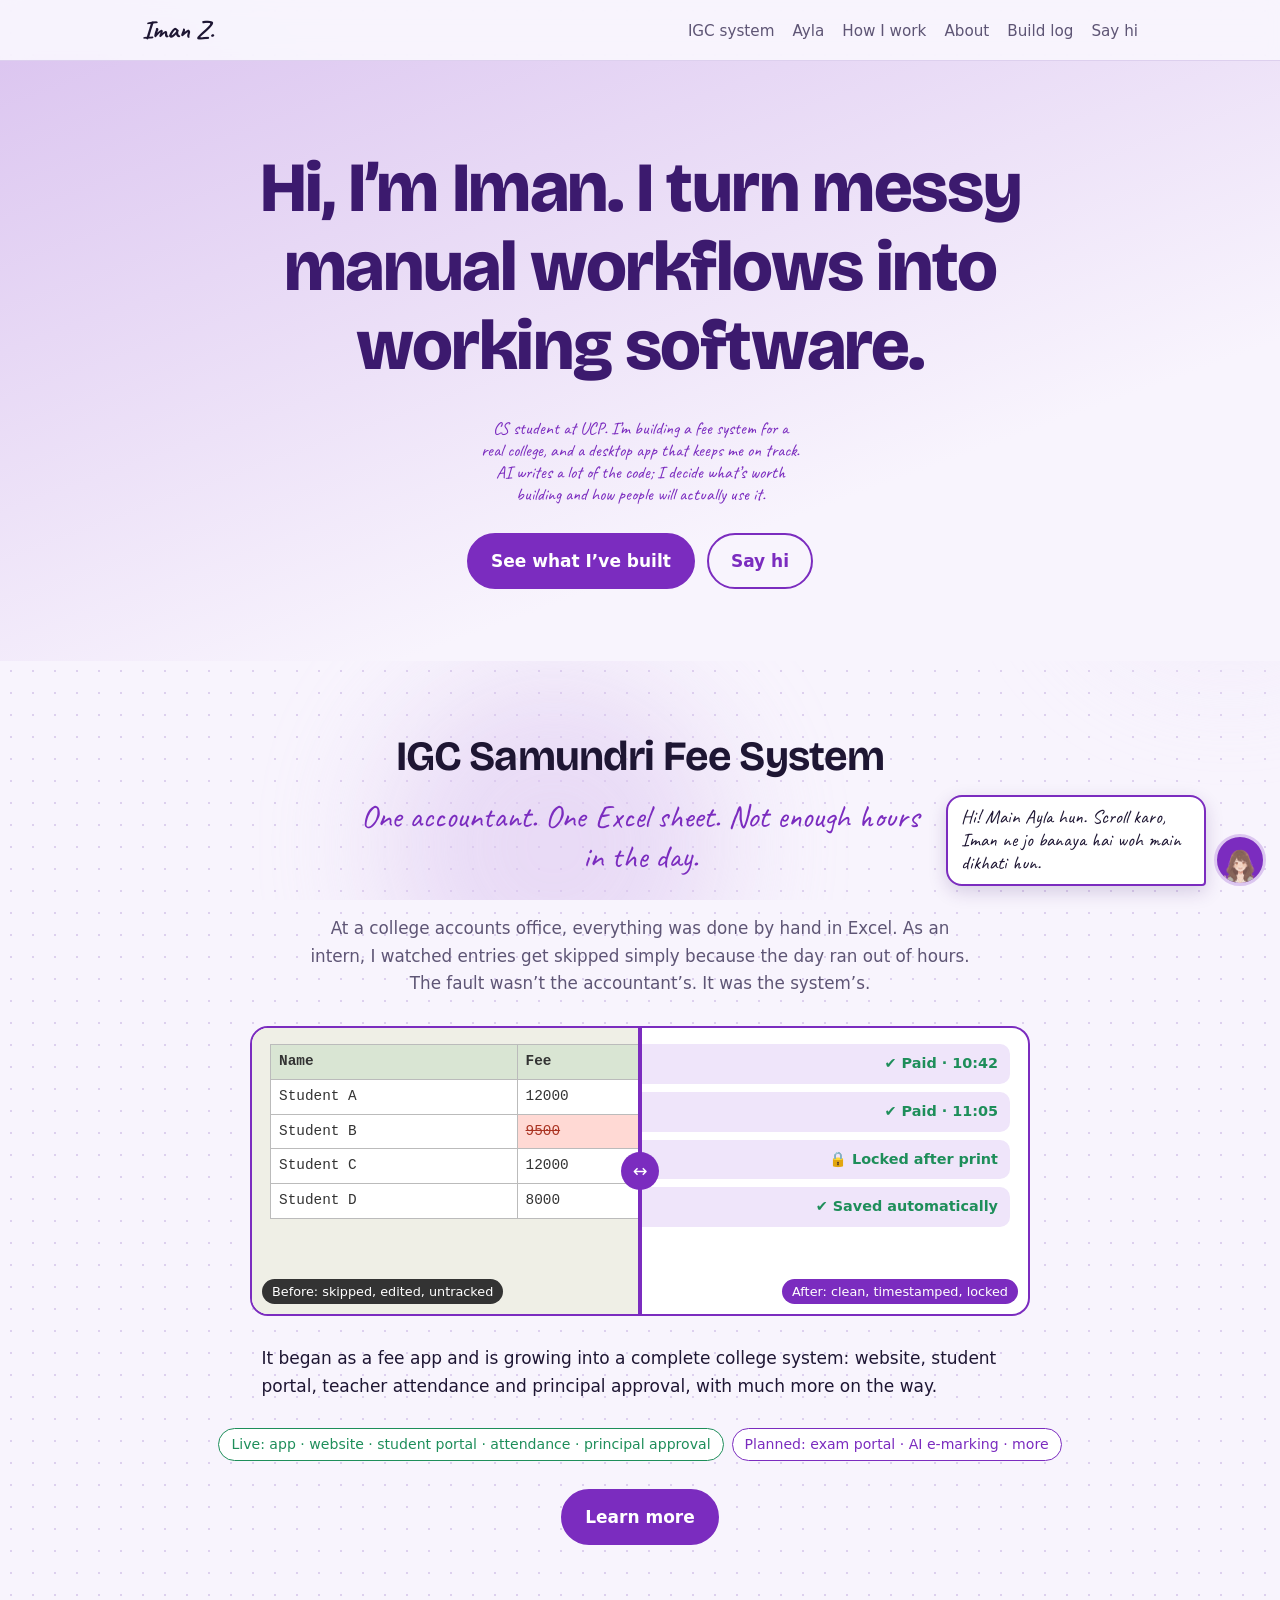
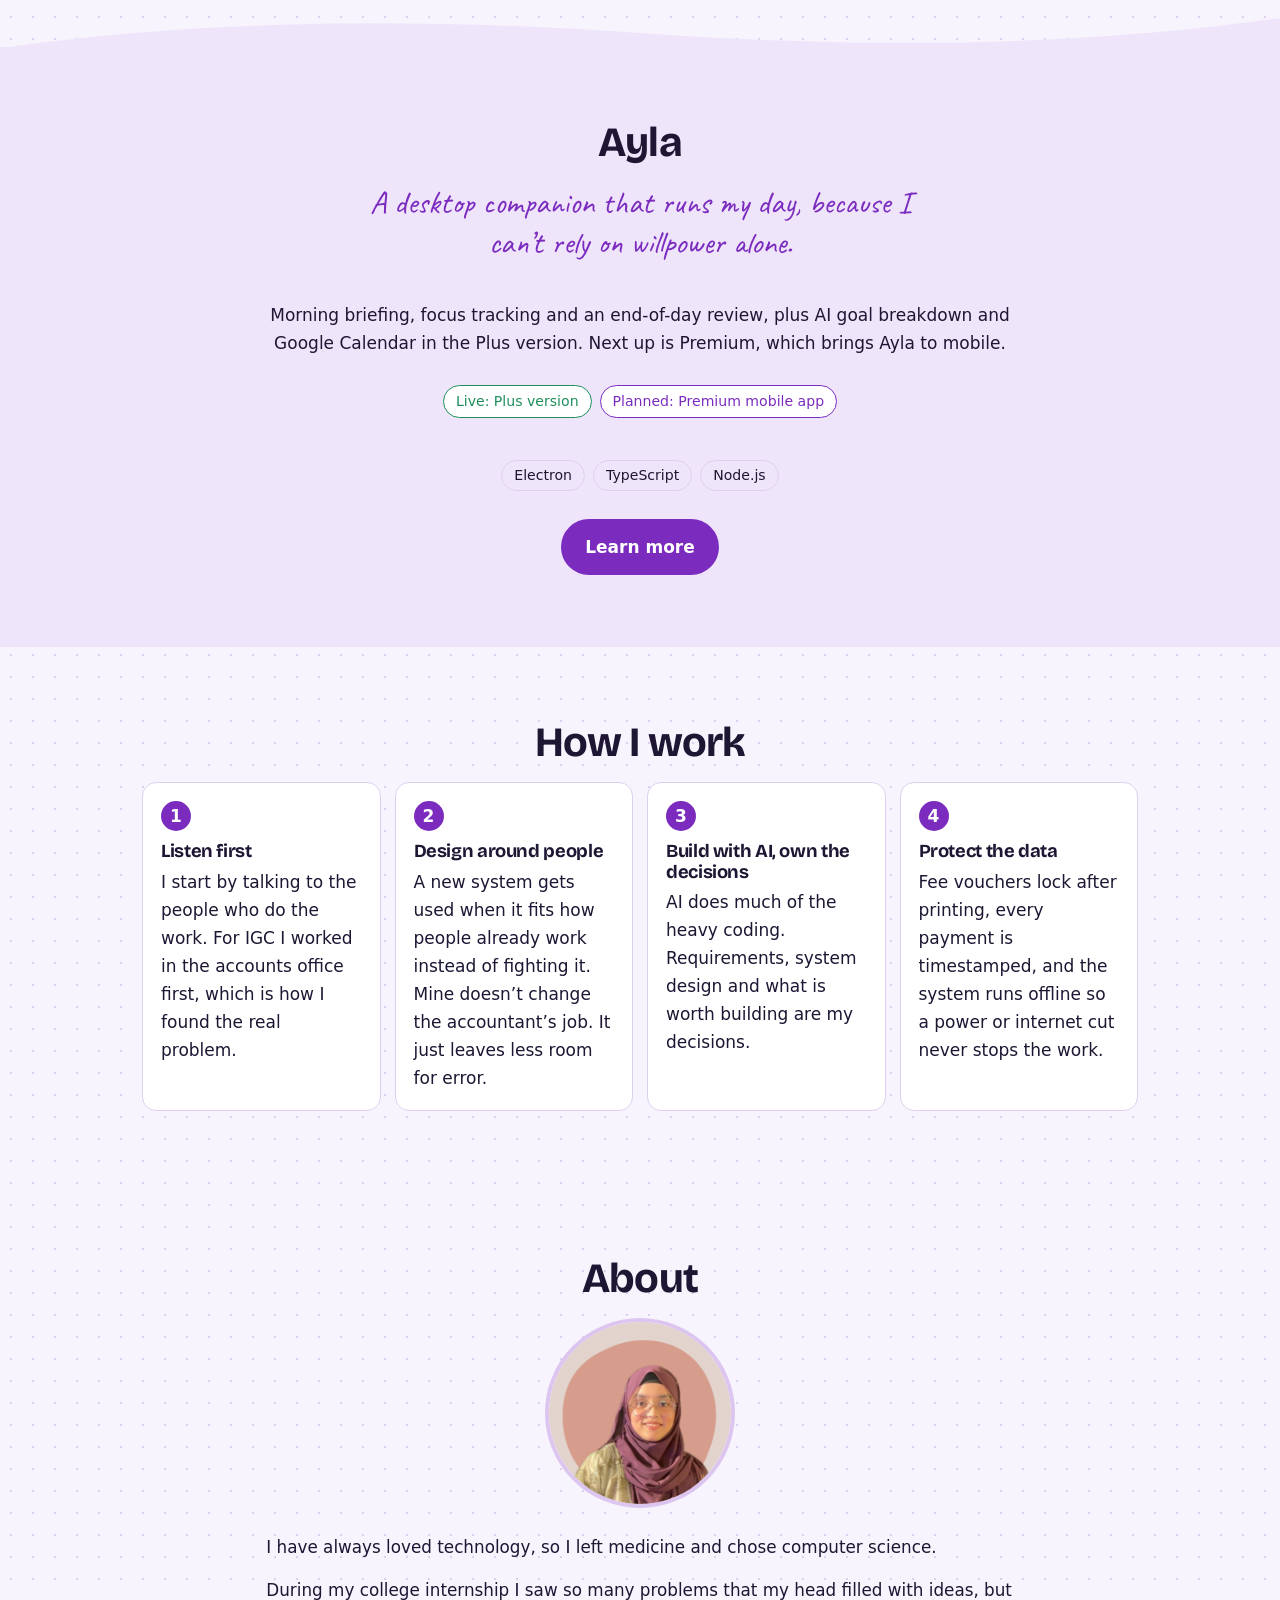
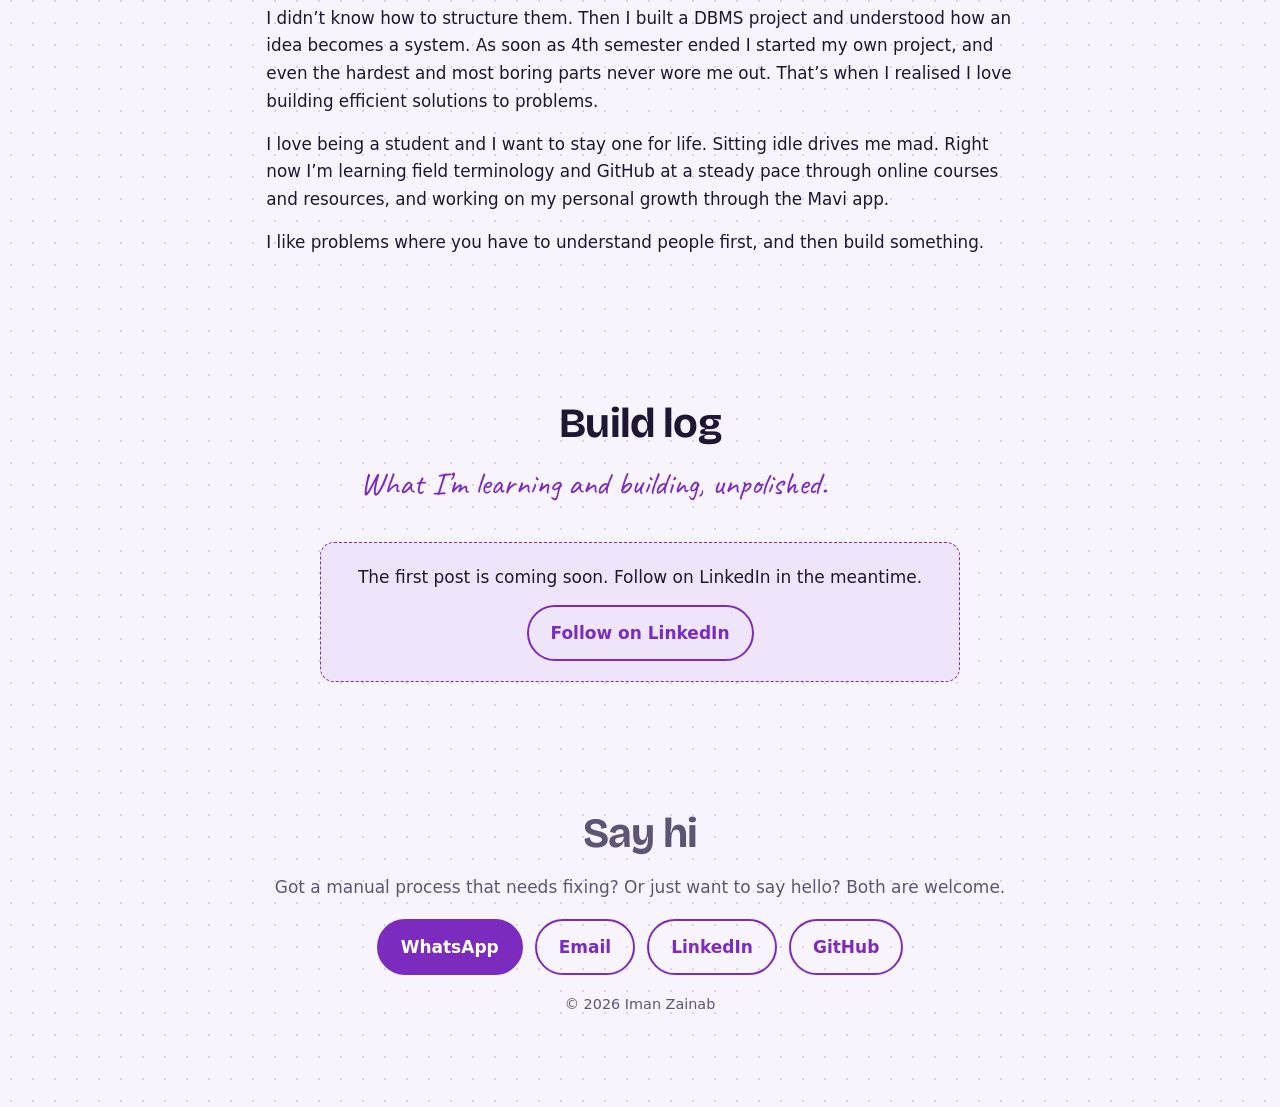
==== commit 38b2d50d: "Update Social Links in index.html" ====
--- a/index.html
+++ b/index.html
@@ -125,10 +125,10 @@
     <h2>Say hi</h2>
     <p style="margin:0 auto">Got a manual process that needs fixing? Or just want to say hello? Both are welcome.</p>
     <div class="btns contact">
-      <a class="btn main" href="https://wa.me/92XXXXXXXXXX">WhatsApp</a>
+      <a class="btn main" href="https://wa.me/923455638854">WhatsApp</a>
       <a class="btn ghost" href="mailto:ziman9596@gmail.com">Email</a>
-      <a class="btn ghost" id="li" href="https://www.linkedin.com/in/YOUR-LINKEDIN/">LinkedIn</a>
-      <a class="btn ghost" href="https://github.com/YOUR-GITHUB-USERNAME">GitHub</a>
+      <a class="btn ghost" id="li" href="https://www.linkedin.com/in/iman-zainab-75ab01385/">LinkedIn</a>
+      <a class="btn ghost" href="https://github.com/ziman9596">GitHub</a>
     </div>
     <p style="margin:0 auto;font-size:.9rem">© 2026 Iman Zainab</p>
   </div>
--- a/style.css
+++ b/style.css
@@ -1,4 +1,3 @@
-
 :root{
   --bg:#F8F4FD; --surface:#FFFFFF; --ink:#1E1633; --muted:#5E5575;
   --purple:#7B2CBF; --deep:#3C1A6E; --lilac:#DCC6F0; --soft:#EFE5FA; --line:#DDD0EE;
@@ -172,3 +171,36 @@
 .shot .dots i{width:10px;height:10px;border-radius:50%;background:var(--purple);opacity:.5}
 .shot img{display:block;width:100%}
 @media (prefers-reduced-motion:reduce){.rv{opacity:1;transform:none;transition:none}}
+
+.wrap{max-width:1040px}
+.hero .wrap,.proj>div:first-child,footer .wrap{text-align:center}
+.hero h1{max-width:20ch;margin-left:auto;margin-right:auto}
+.lead{margin-left:auto;margin-right:auto}
+.hero .btns,.pills,.chips,.filters{justify-content:center}
+.proj>div{text-align:center}
+.decisions div,.f,.big,.log{text-align:left}
+p{max-width:70ch}
+.hero p,.proj p,.about p,footer p,.log p{margin-left:auto;margin-right:auto}
+.problem{border:0;padding:0;max-width:62ch;margin:0 auto;font-size:1.05rem}
+.ba{max-width:780px;width:100%;margin:0 auto}
+.log{max-width:640px;margin:0 auto;text-align:center}
+.log ul{text-align:center}
+.about h2,#how h2,#log h2{text-align:center}
+.about p{text-align:left}
+.steps{max-width:1040px;margin:0 auto}
+.me{text-align:center;margin-bottom:18px}
+.me img{width:190px;height:190px;border-radius:50%;object-fit:cover;border:4px solid var(--lilac)}
+.grp h3.hand{text-align:center}
+
+.pv{position:relative;padding:20px 14px 14px;border-radius:14px;background:var(--surface);border:1px solid var(--line);text-align:left}
+.pv.plan{background:var(--soft);border:2px dashed var(--purple)}
+.pv.live .stamp{color:var(--good);border:2px solid var(--good)}
+.pv.plan .stamp{color:var(--purple);border:2px dashed var(--purple)}
+.pvimg{aspect-ratio:16/10;border-radius:10px;background:var(--soft);border:1px dashed var(--line);display:grid;place-items:center;
+  font-family:var(--hand);font-size:1.3rem;color:var(--muted);overflow:hidden;margin-bottom:12px}
+.pvimg img{width:100%;height:100%;object-fit:cover;object-position:top}
+.pv h4{font-family:var(--head);font-size:1.05rem;margin-bottom:4px}
+.pv p{font-size:.95rem;color:var(--muted)}
+
+.pvg{display:grid;gap:22px;grid-template-columns:repeat(auto-fit,minmax(300px,1fr))}
+.pv .video{margin-bottom:12px}
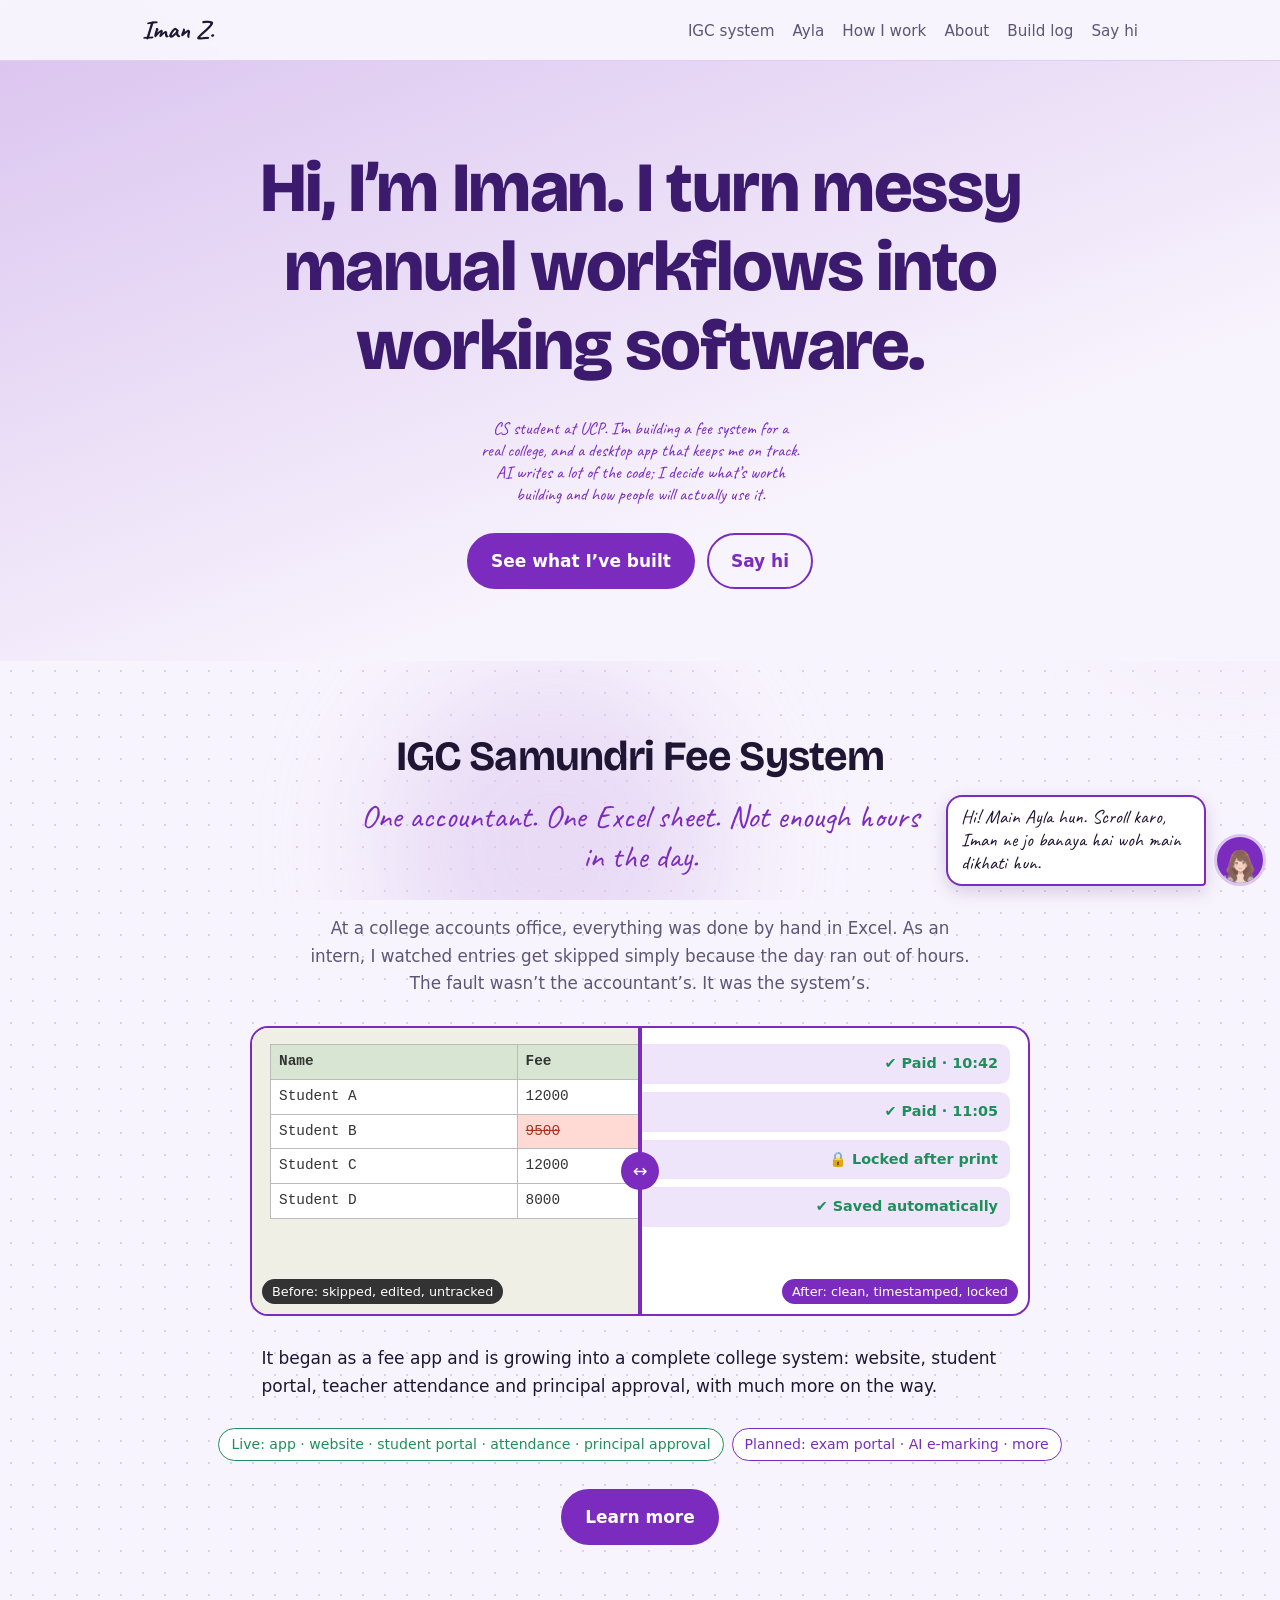
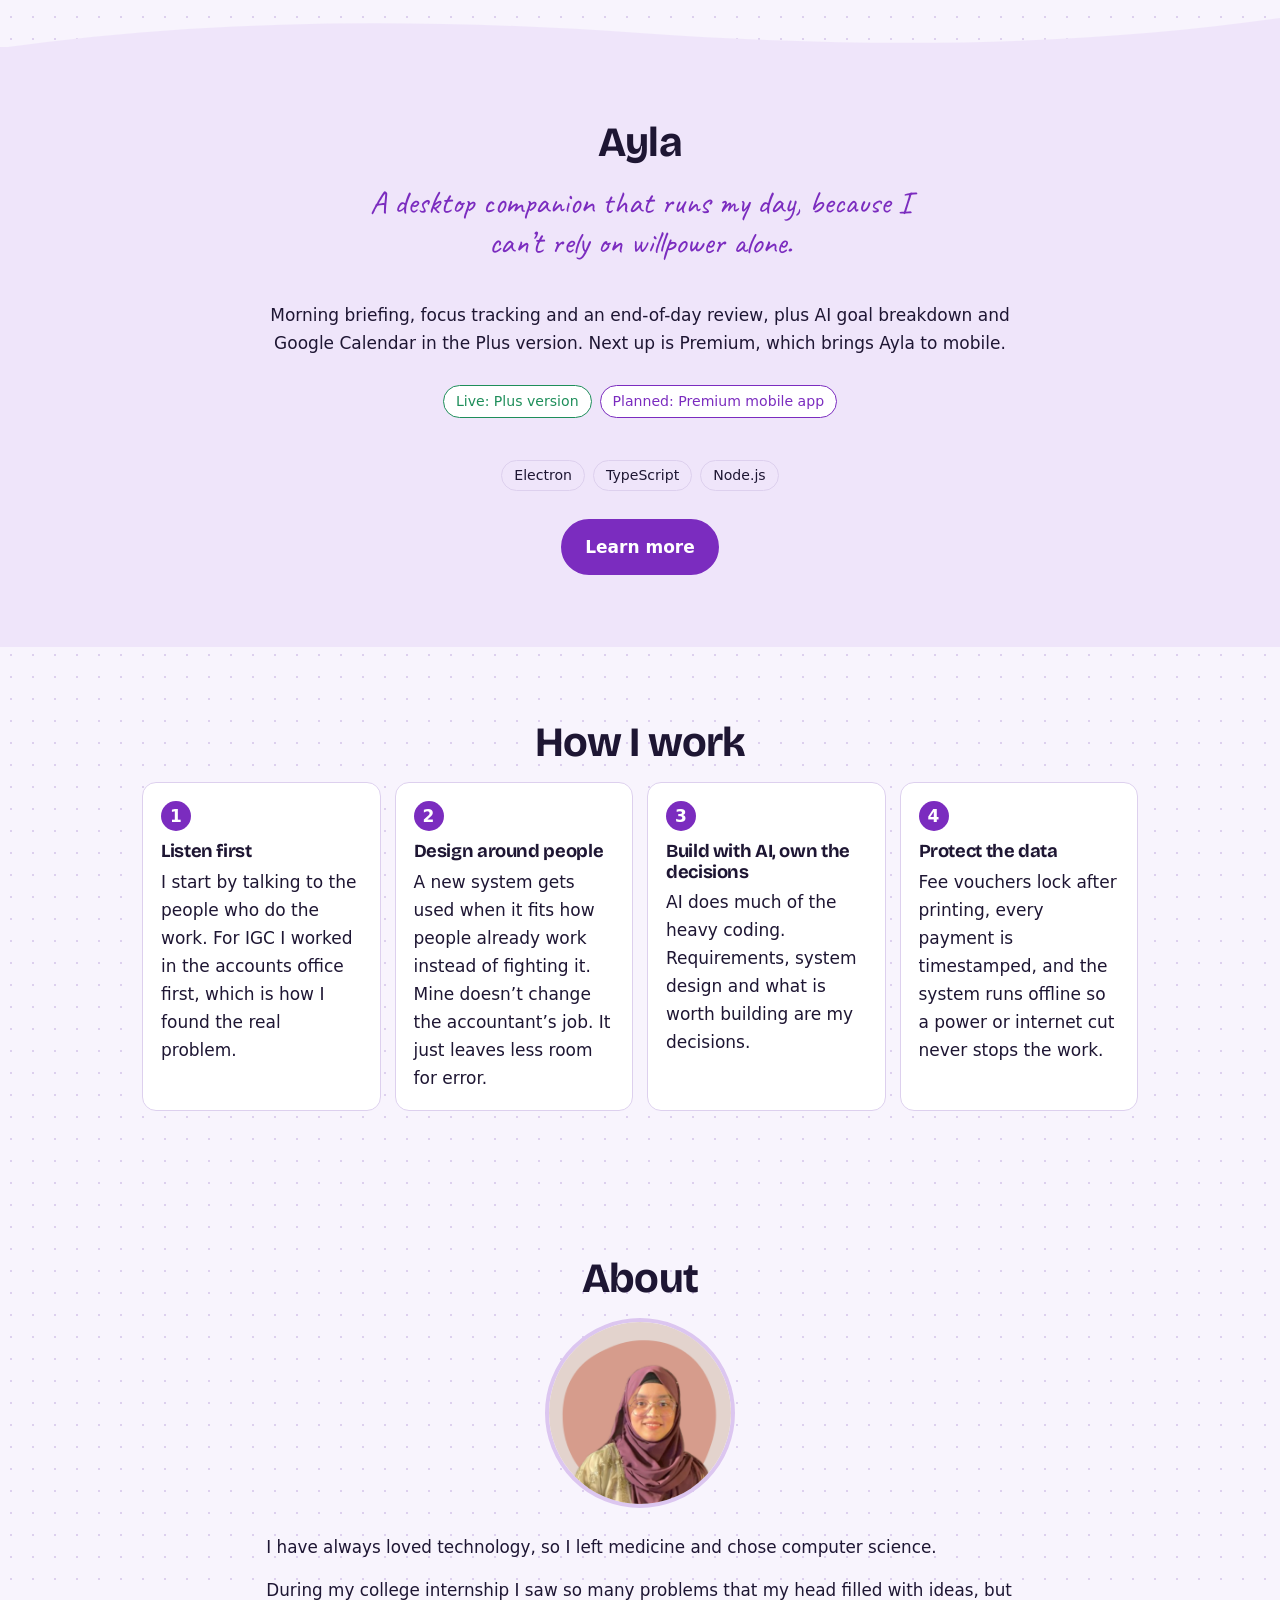
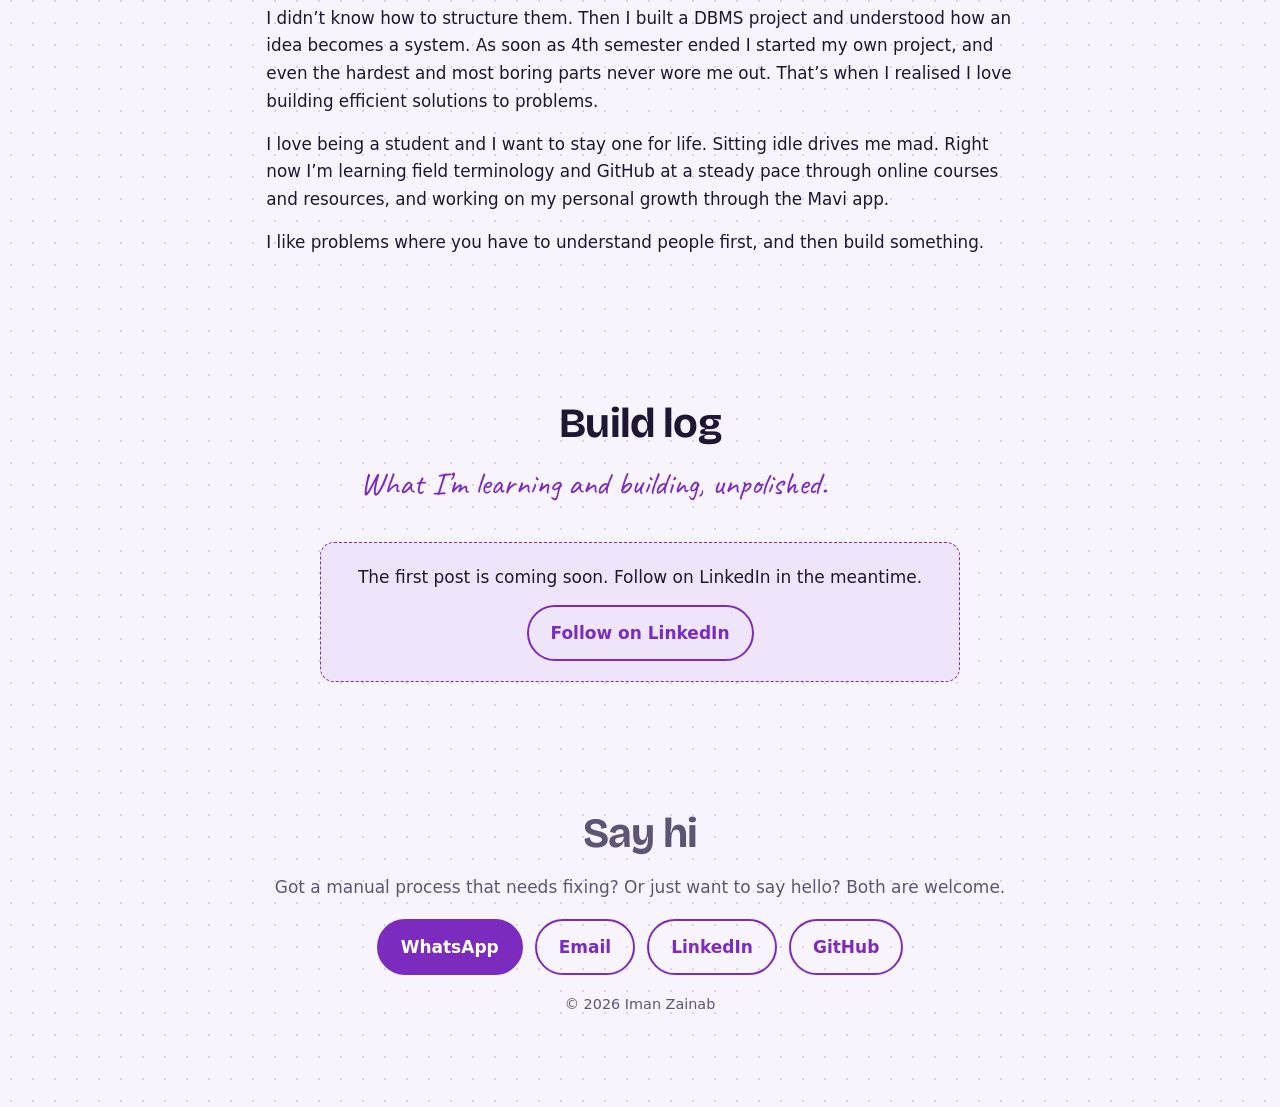
==== commit e6b7b4f1: "Links Update in index.html" ====
--- a/index.html
+++ b/index.html
@@ -114,7 +114,7 @@
     <p class="lead">What I’m learning and building, unpolished.</p>
     <div class="log">
       <ul id="posts"><li>The first post is coming soon. Follow on LinkedIn in the meantime.</li></ul>
-      <p style="margin-top:14px"><a class="btn ghost" id="li2" href="https://www.linkedin.com/in/YOUR-LINKEDIN/">Follow on LinkedIn</a></p>
+      <p style="margin-top:14px"><a class="btn ghost" id="li2" href="https://www.linkedin.com/in/iman-zainab-75ab01385/">Follow on LinkedIn</a></p>
     </div>
   </div>
 </section>
